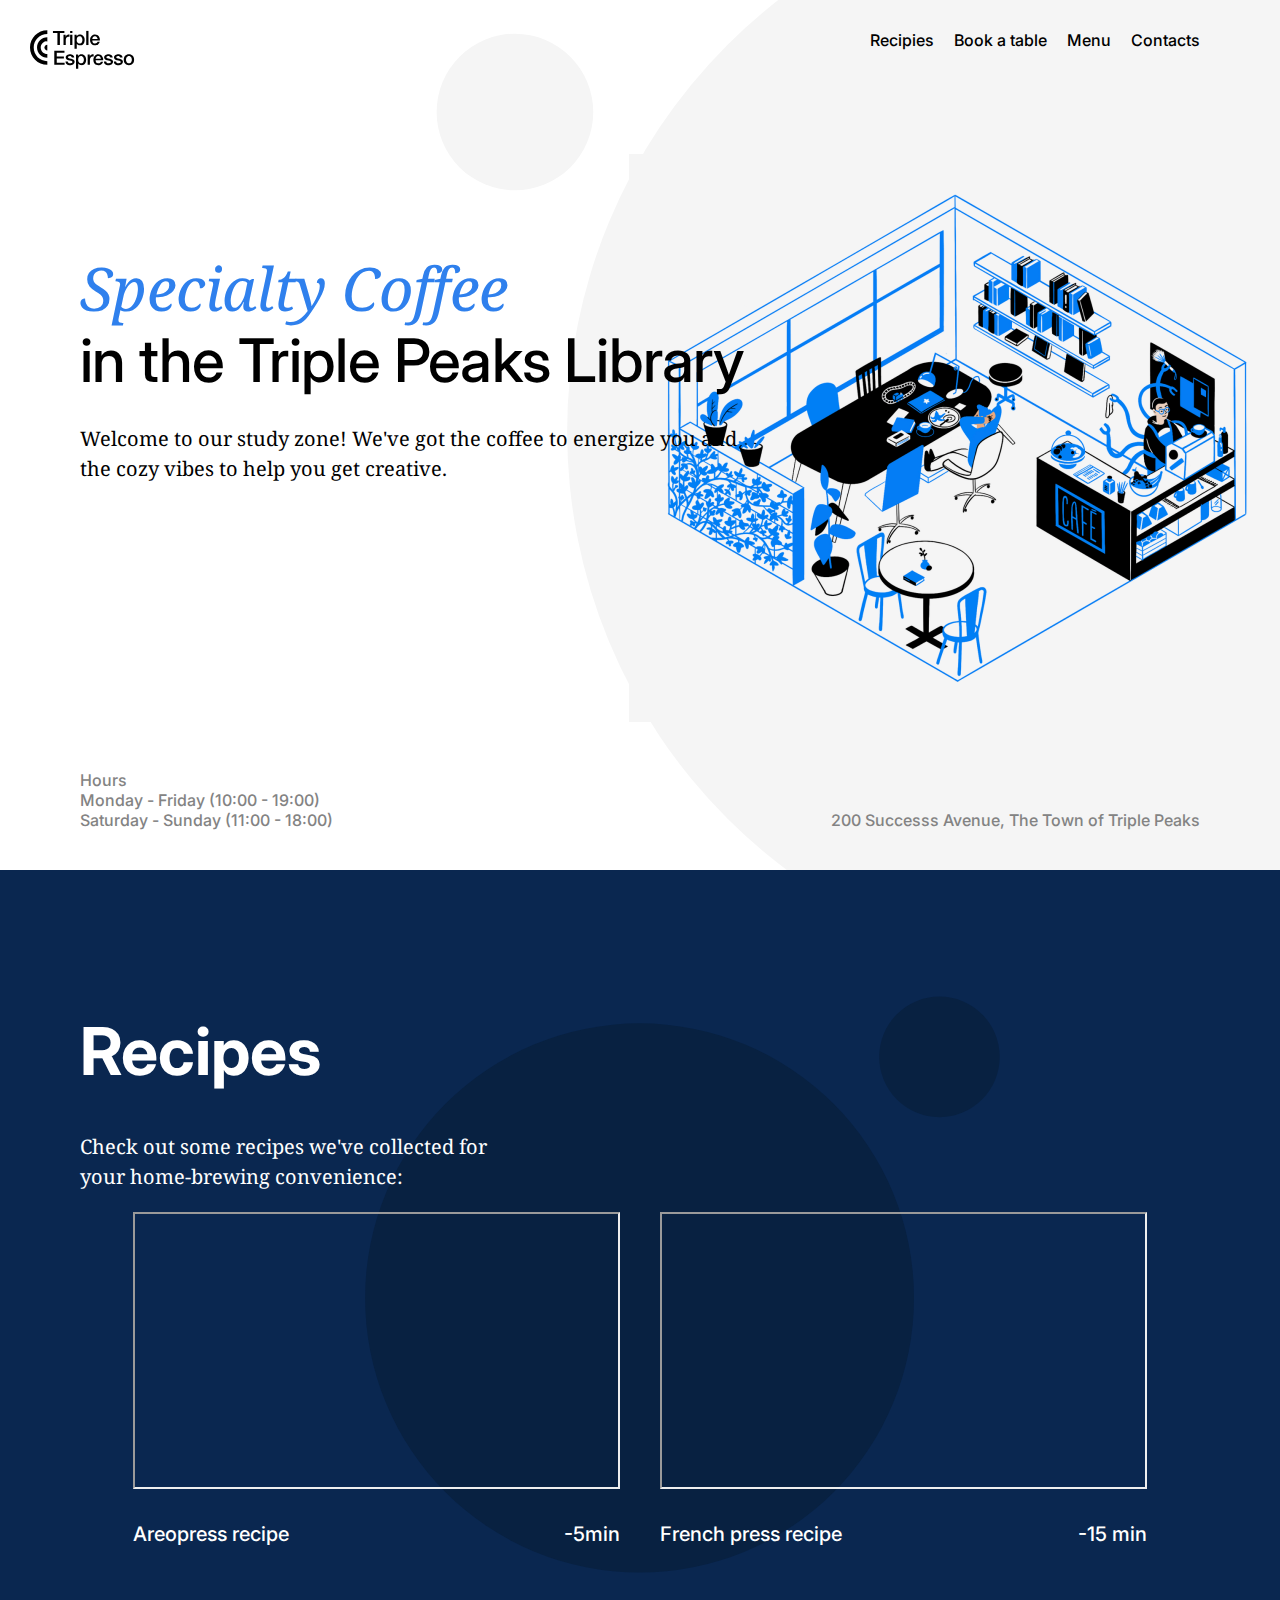
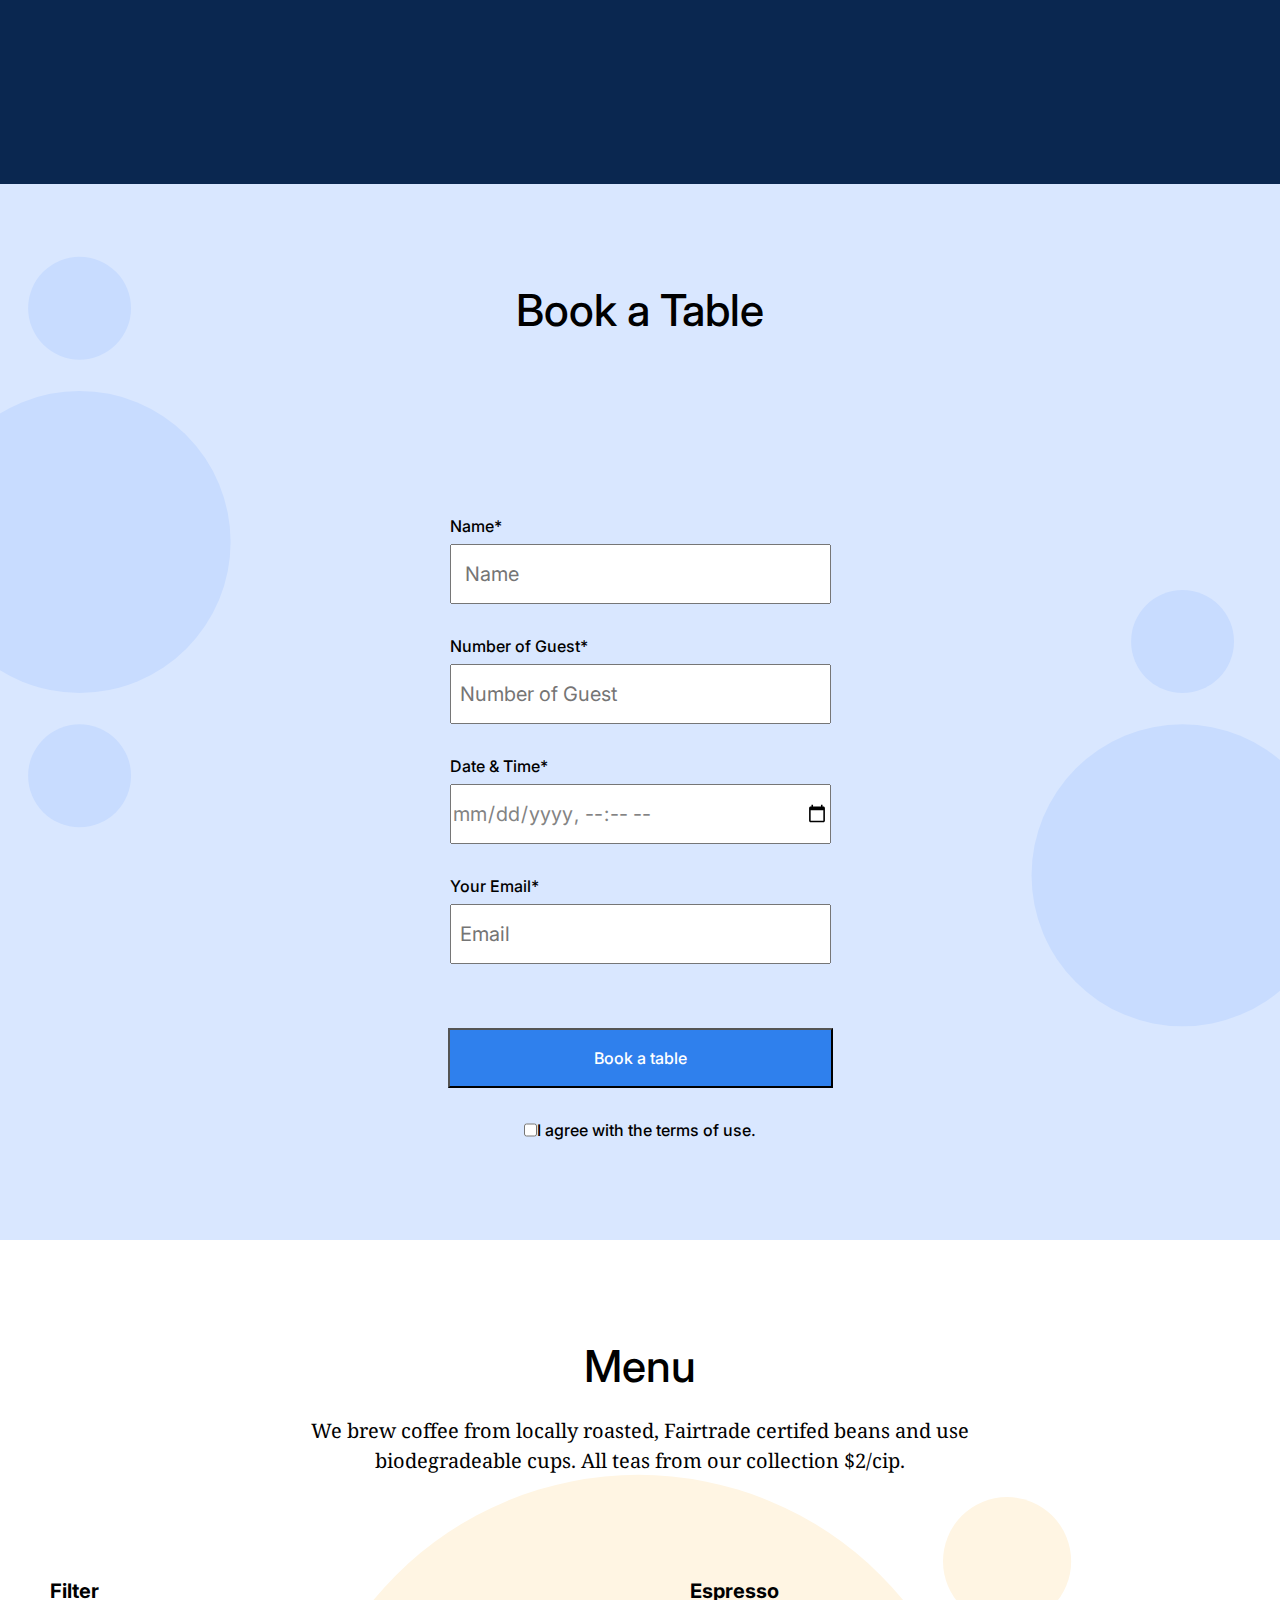
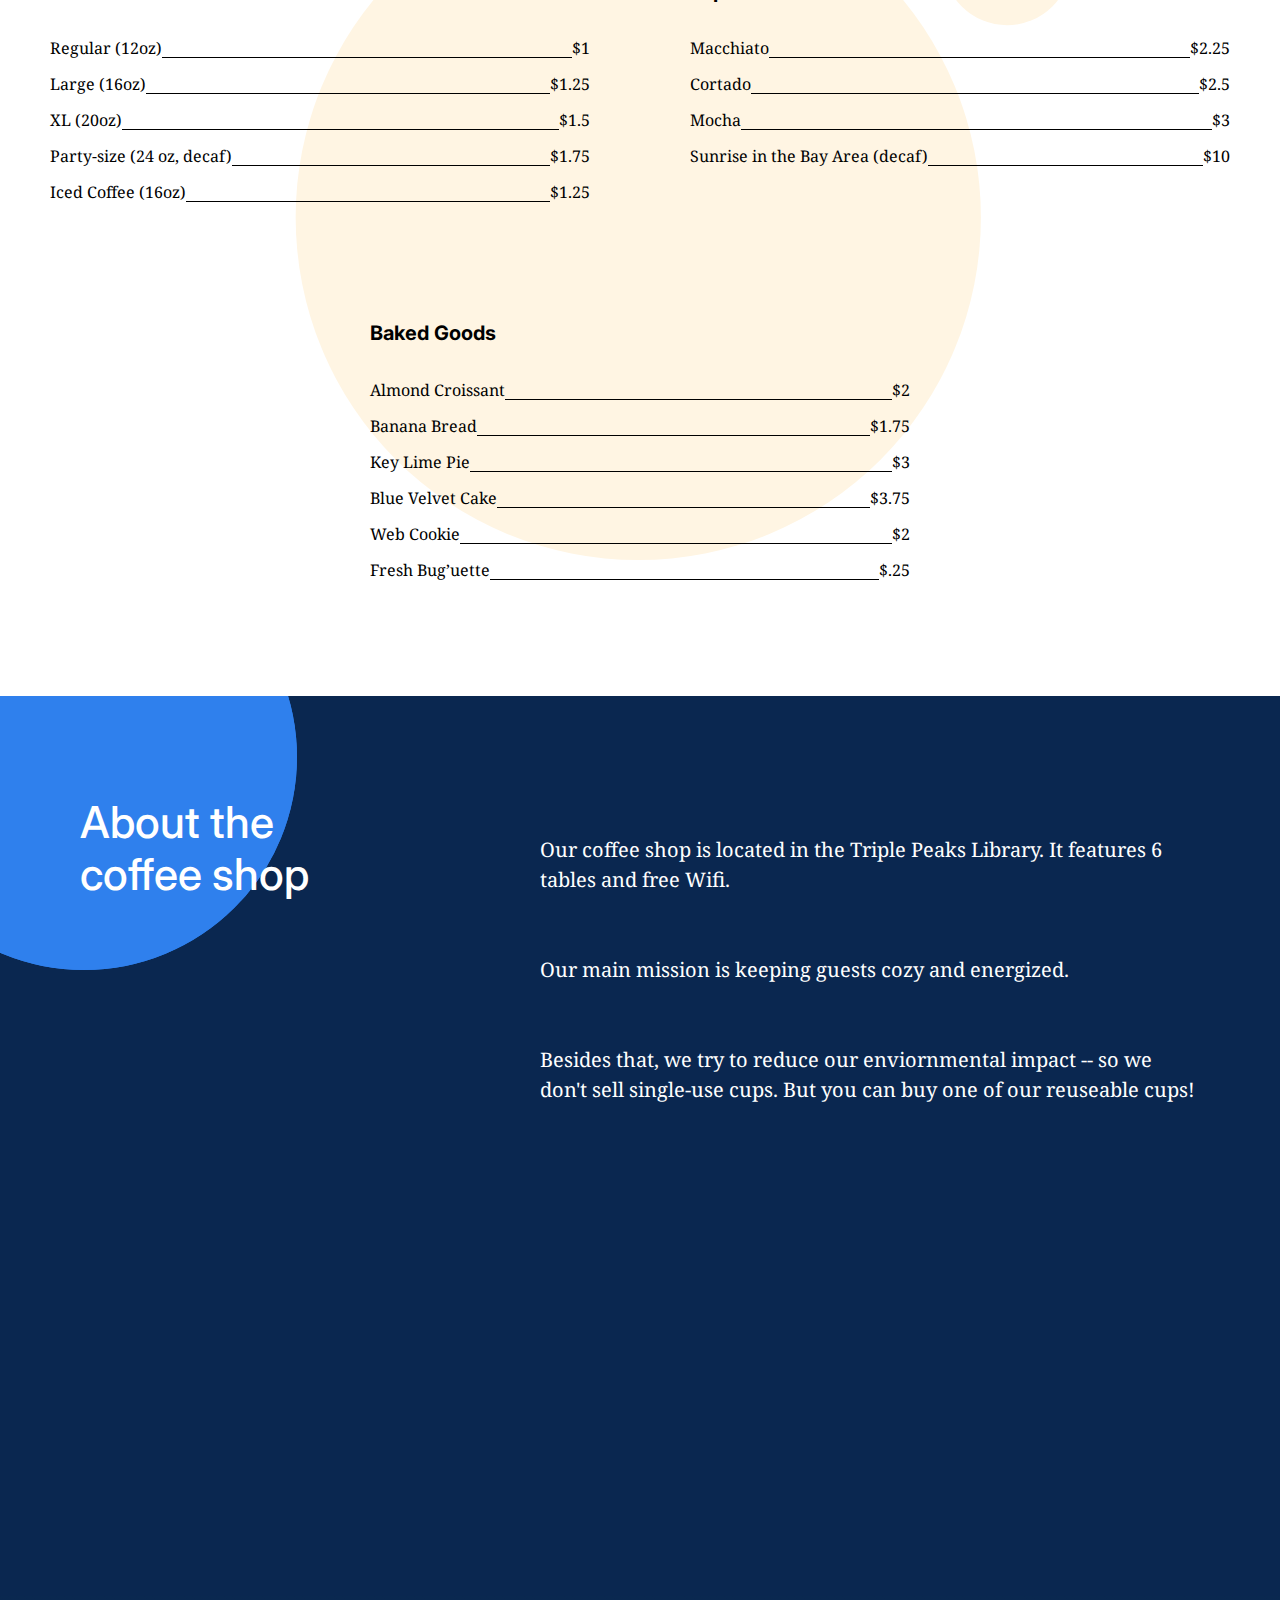
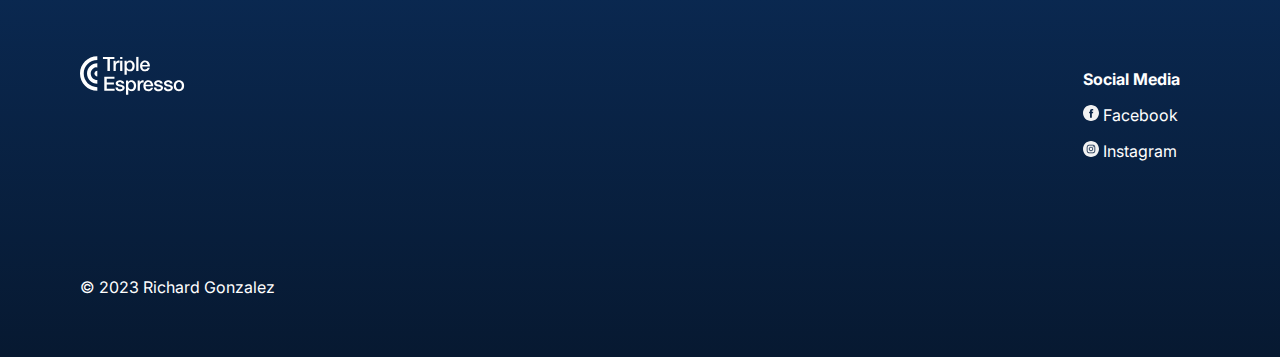
==== index.html @ 50652421 "update" ====
<!DOCTYPE html>
<html lang="en">
  <head>
    <meta charset="UTF-8" />
    <meta name="viewport" content="width=device-width, initial-scale=1.0">
    <meta name="description" content="Coffee Shop Landing Page" />
    <meta name="author" content="Richard Gonzalez" />
    <meta name="keywords" content="HTML,  CSS" />
    <link rel="stylesheet" href="vendor/normalize.css" />
    <link rel="stylesheet" href="pages/index.css" />
    <link rel="icon" href="favicon.ico" />
    <link rel="preconnect" href="https://fonts.googleapis.com" />
    <link rel="preconnect" href="https://fonts.gstatic.com" crossorigin />
    <link
      href="https://fonts.googleapis.com/css2?family=Inter:wght@400;500;700&family=Noto+Serif:ital@0;1&display=swap"
      rel="stylesheet"
    />
    <title>Coffee Shop</title>
  </head>
  <body>
    <div class="page">
      <header class="header">
        <nav class="nav">
          <img
            src="./images/logo_coffeeshop_dark.svg"
            alt="Triple Espress Coffee Shop Logo"
            class="nav__logo"
          />
          <ul class="nav__links">
            <li>
              <a href="#recipes__nav-link" class="nav__link" >
                Recipies
              </a>
            </li>
            <li>
              <a href="#reservations__nav-link" class="nav__link">
                Book a table
              </a>
            </li>
            <li>
              <a href="#menu__nav-link" class="nav__link">Menu</a>
            </li>
            <li><a href="#about__nav-link" class="nav__link">
              Contacts
            </a>
            </li>
          </ul>
        </nav>
        <h1 class="header__title">
          <span class="header__span-accent"> Specialty Coffee </span>
          in the Triple Peaks Library
        </h1>
        <p class="header__description">
          Welcome to our study zone! We've got the coffee to energize you and
          the cozy vibes to help you get creative.
        </p>
        <img
          src="./images/inside_coffee_shop.png"
          alt="Inside The Coffee Shop"
          class="header__image"
        />
        <div class="header__footer">
          <div>
            <p class="header__paragraphs">Hours</p>
            <p class="header__paragraphs">Monday - Friday (10:00 - 19:00)</p>
            <p class="header__paragraphs">Saturday - Sunday (11:00 - 18:00)</p>
          </div>
          <p class="header__paragraphs">
            200 Successs Avenue, The Town of Triple Peaks
          </p>
        </div>
      </header>

      <main class="content">
        <section class="recipes"  id="recipes__nav-link">
            <h2 class="recipes__title">Recipes</h2>
            <p class="recipes__subtitle">
              Check out some recipes we've collected
              <span>
                for your home-brewing convenience:
              </span>
            </p>
            <div class="recipes__videos">
              <div>
                <iframe class="recipes__iframe"
                  width="560"
                  height="315"
                  src="https://www.youtube.com/embed/j6VlT_jUVPc?si=Xz06xtbiGsKDHQ1F"
                  title="YouTube video player"
                  allow="accelerometer; autoplay; clipboard-write; encrypted-media; gyroscope; picture-in-picture; web-share"
                  allowfullscreen
                >
                </iframe>
                <p class="recipes__video-caption">
                  <span> Areopress recipe </span>
                  <span> -5min </span>
                </p>
              </div>
            <div>
              <iframe class="recipes__iframe"
                width="560"
                height="315"
                src="https://www.youtube.com/embed/st571DYYTR8?si=hU533sCNq-ZW3jg6"
                title="YouTube video player"
                allow="accelerometer; autoplay; clipboard-write; encrypted-media; gyroscope; picture-in-picture; web-share"
                allowfullscreen
              >
              </iframe>
              <p class="recipes__video-caption">
                <span>French press recipe</span>
                <span>-15 min</span>
              </p>
            </div>
            </div>
        </section>

        <section class="reservation" id="reservations__nav-link">
          <h2 class="reservation__title"> Book a Table</h2>
          <form class="reservation__form form">
              <fieldset class="form__form">
                <label  class="form__label">
                  Name*
                  <input type="text" class="form__input"  placeholder=" Name">
                </label>

                <label  class="form__label">
                  Number of Guest*
                  <input type="number" class="form__input" placeholder="Number of Guest">
                </label>

                <label  class="form__label">
                  Date & Time*
                  <input type="datetime-local" class="form__input">
                </label>

                <label  class="form__label">
                  Your Email*
                  <input type="email" class="form__input"  placeholder="Email">
                </label>
              </fieldset>
              <button class="form__button">
                Book a table
              </button>
              <label class="form__label form__label_type_checkbox">
                <input type="checkbox" class="form__checkbox"
              />
                I agree with the terms of use.
              </label>
            </form>
        </section>

        <section class="menu" id="menu__nav-link">
          <h2 class="menu__title"> Menu</h2>
            <p class="menu__subtitle"> We brew coffee from locally roasted, Fairtrade certifed beans and use biodegradeable cups.
            All teas from our collection $2/cip.
            </p>

          <div class="menu__cards">

          <div class="card">
            <h3 class="card__title">
              Filter
            </h3>
            <ul class="card__list">
              <li class="card__list-item">Regular (12oz) <span class="card__list-divider"></span>$1</li>
              <li class="card__list-item">Large (16oz) <span class="card__list-divider"></span>$1.25</li>
              <li class="card__list-item">XL (20oz) <span class="card__list-divider"></span>$1.5</li>
              <li class="card__list-item">Party-size (24 oz, decaf) <span class="card__list-divider"></span>$1.75</li>
              <li class="card__list-item">Iced Coffee (16oz) <span class="card__list-divider"></span>$1.25</li>
            </ul>
          </div>

          <div class="card">
            <h3 class="card__title">
              Espresso
            </h3>
            <ul class="card__list">
              <li class="card__list-item">Macchiato <span class="card__list-divider"></span>$2.25</li>
              <li class="card__list-item">Cortado <span class="card__list-divider"></span>$2.5</li>
              <li class="card__list-item">Mocha <span class="card__list-divider"></span>$3</li>
              <li class="card__list-item">Sunrise in the Bay Area (decaf)<span class="card__list-divider"></span>$10</li>
            </ul>
          </div>

          <div class="card">
            <h3 class="card__title">
              Baked Goods
            </h3>
            <ul class="card__list">
              <li class="card__list-item">Almond Croissant <span class="card__list-divider"></span>$2</li>
              <li class="card__list-item">Banana Bread <span class="card__list-divider"></span>$1.75</li>
              <li class="card__list-item">Key Lime Pie <span class="card__list-divider"></span>$3</li>
              <li class="card__list-item">Blue Velvet Cake <span class="card__list-divider"></span>$3.75</li>
              <li class="card__list-item">Web Cookie <span class="card__list-divider"></span>$2</li>
              <li class="card__list-item">Fresh Bug’uette <span class="card__list-divider"></span>$.25</li>
            </ul>
          </div>
          </div>
        </section>

        <section class="about" id="about__nav-link">
          <h1 class="about__title">
            About the coffee shop
          </h1>

          <div class="about__content">
            <p class="about__paragraph">
            Our coffee shop is located in the Triple Peaks Library. It features 6 tables and free Wifi.
            </p>

          <p class="about__paragraph">
            Our main mission is keeping guests cozy and energized.
          </p>
          <p class="about__paragraph">
            Besides that, we try to reduce our enviornmental impact -- so we don't sell single-use cups. But you can buy one of our reuseable cups!
          </p>


        </div>
        <div class="about__circle about__circle_animation">

        </div>

        <div class="about__circle">

        </div>

        </section>
      </main>

      <footer class="footer">
        <div class="footer__content">
          <img src="./images/logo_coffeeshop_light.svg"
        alt="Logo"
        class="footer__logo"/>

        <div>
          <h2 class="footer__social-heading"> Social Media</h2>
          <ul class="footer__list">
            <li class="footer__list-item" > <a class="footer__social-link"> <img src="./images/facebook_white.svg" alt="Facebook" class="footer__social-icon"/></a>  Facebook</li>
            <li class="footer__list-item" > <a class="footer__social-link"> <img src="./images/instagram_white.svg" alt="Insta" class="footer__social-icon"/></a> Instagram</li>
          </ul>
      </div>
        </div>

      <p class="footer__copyright">© 2023 Richard Gonzalez </p>
    </footer>
    </div>
  </body>
</html>
---- pages/index.css ----
@import url(..//vendor/normalize.css);
@import url(..//blocks/page.css);
@import url(..//blocks/header.css);
@import url(..//blocks/nav.css);
@import url(..//blocks/recipes.css);
@import url(..//blocks/reservation.css);
@import url(../blocks/form.css);
@import url(..//blocks/menu.css);
@import url(..//blocks/card.css);
@import url(../blocks/about.css);
@import url(..//blocks/footer.css);
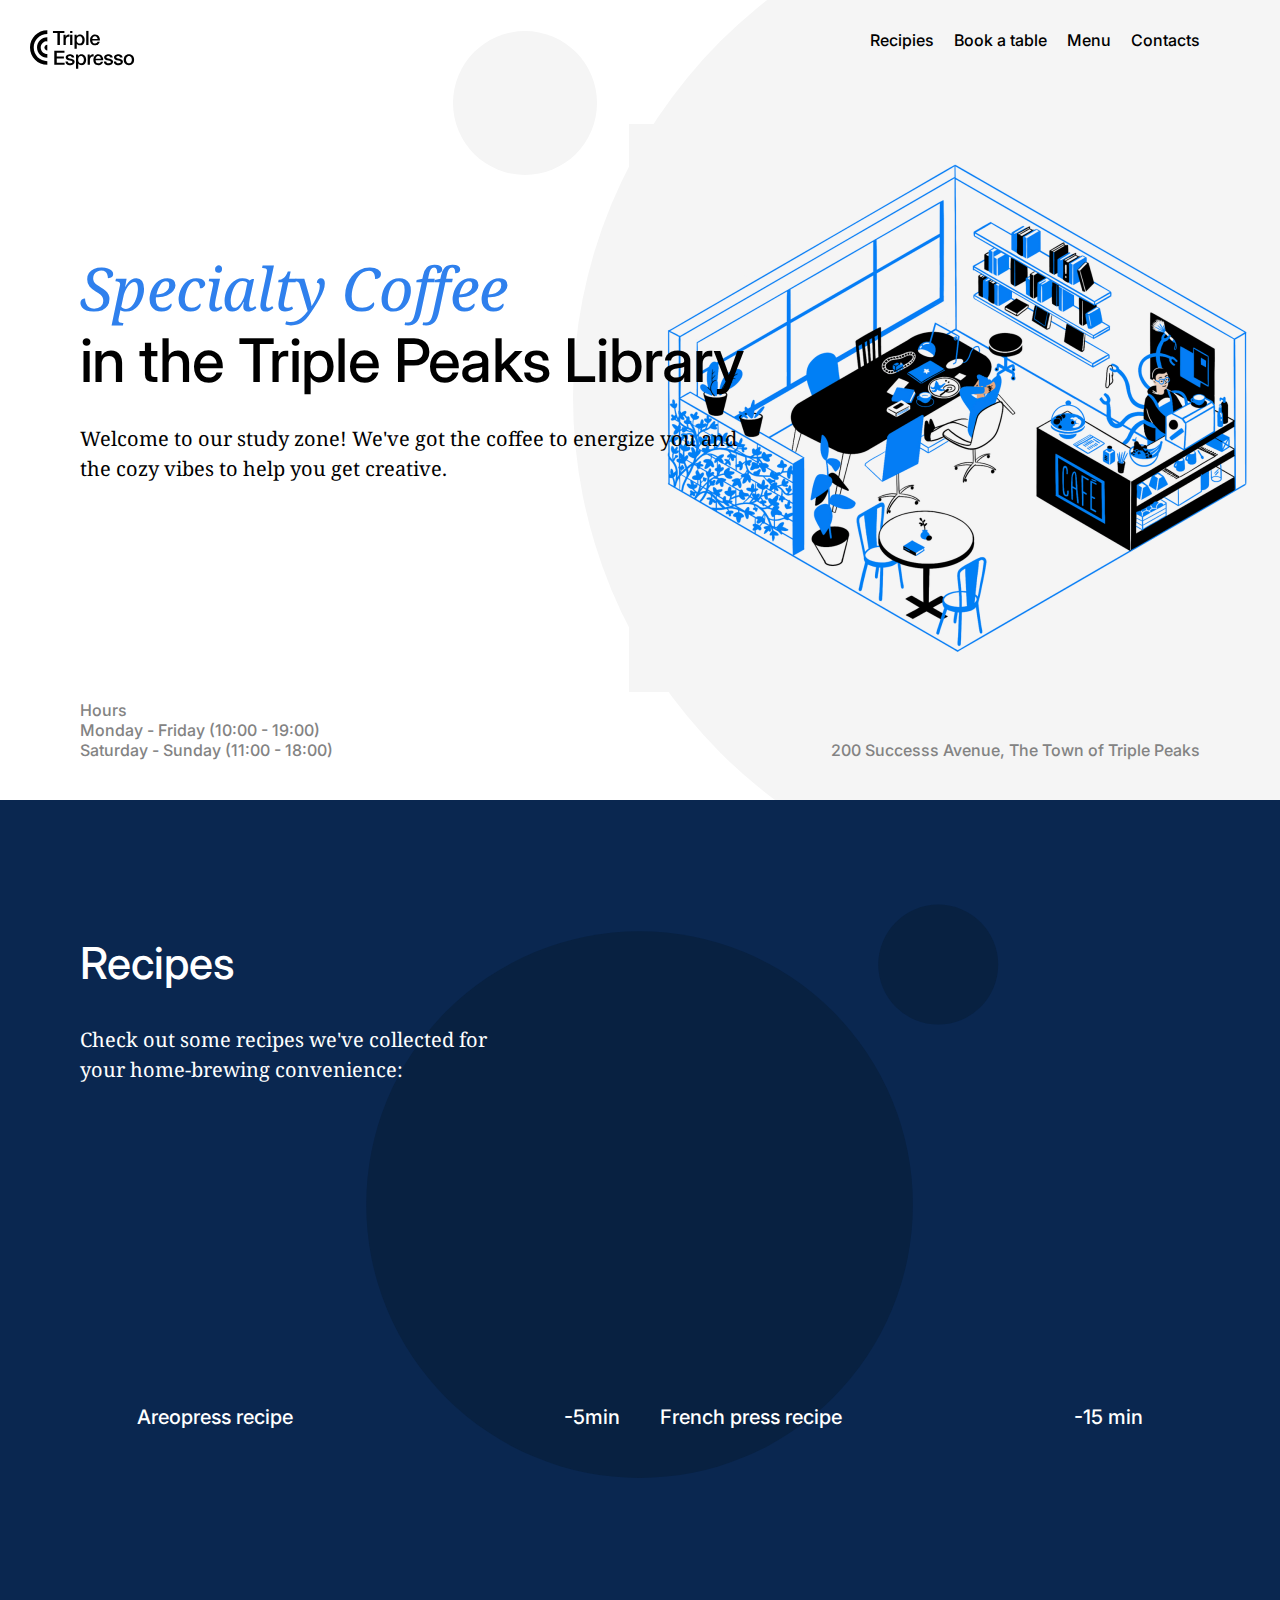
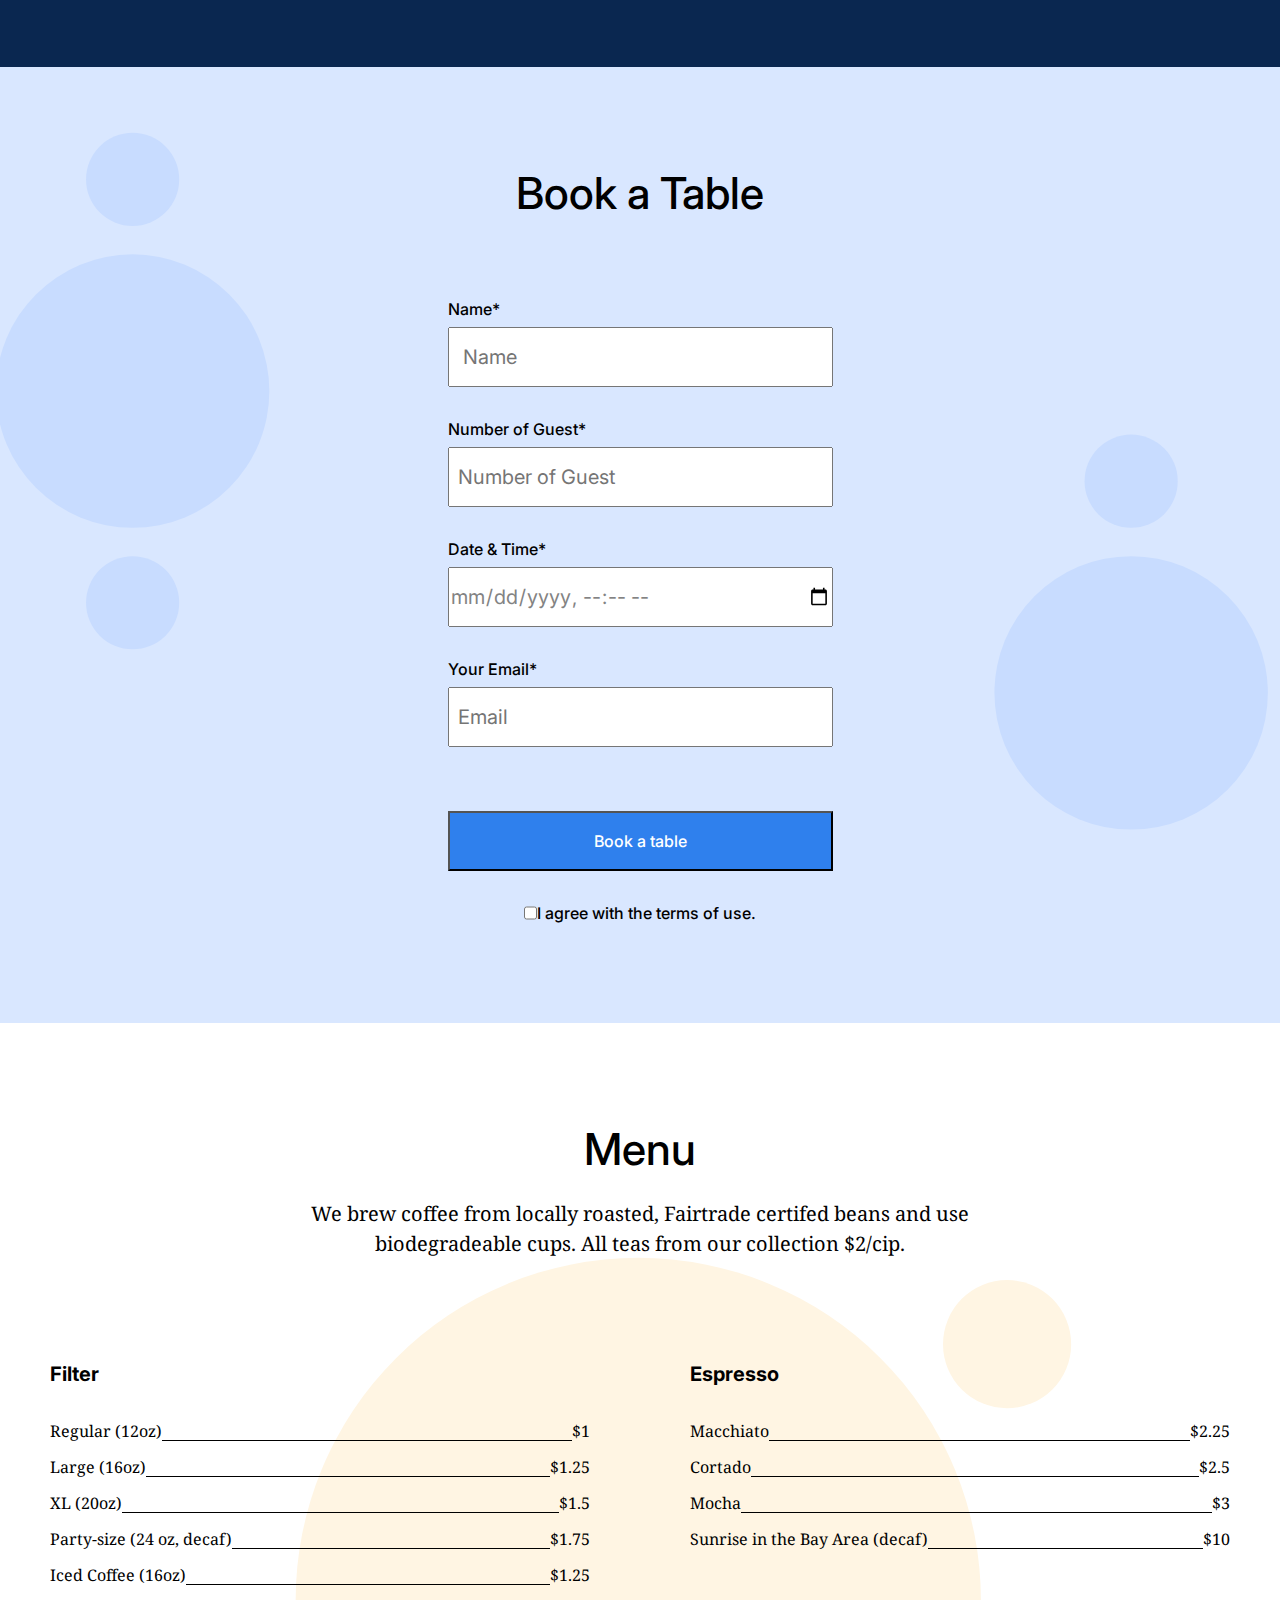
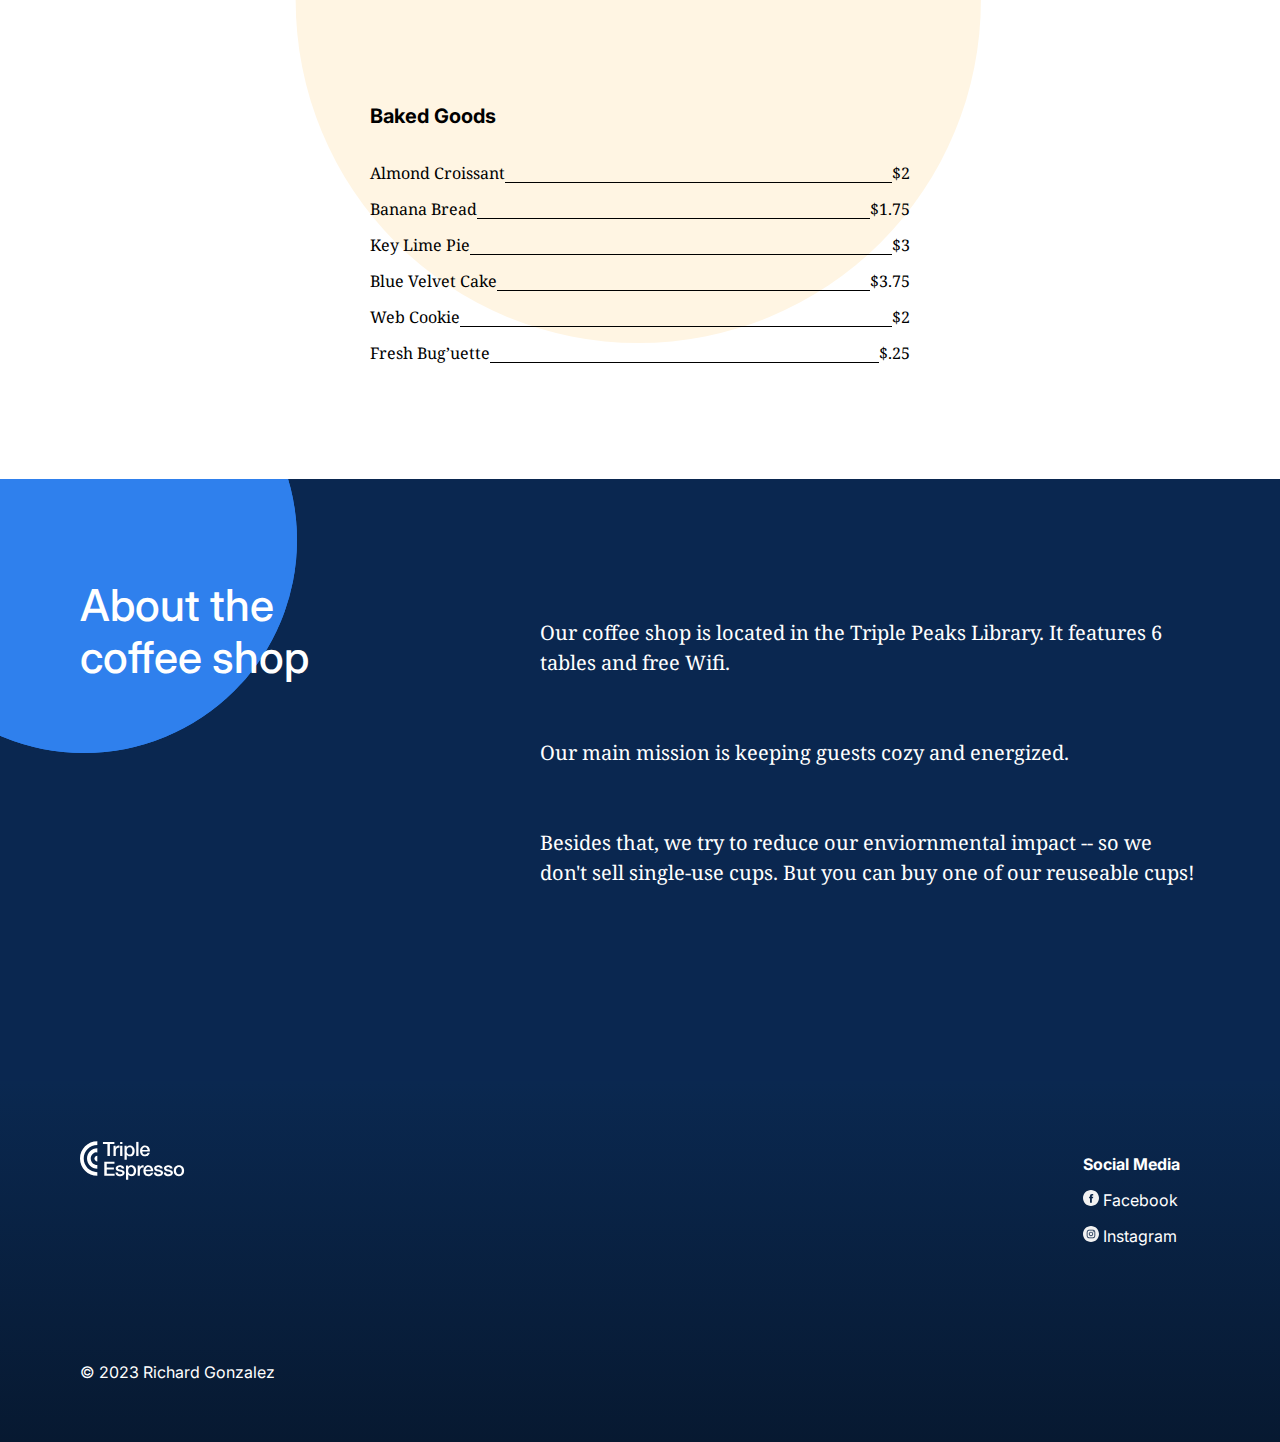
==== commit f279dfd0: "Updates" ====
--- a/index.html
+++ b/index.html
@@ -61,11 +61,11 @@
         />
         <div class="header__footer">
           <div>
-            <p class="header__paragraphs">Hours</p>
-            <p class="header__paragraphs">Monday - Friday (10:00 - 19:00)</p>
-            <p class="header__paragraphs">Saturday - Sunday (11:00 - 18:00)</p>
-          </div>
-          <p class="header__paragraphs">
+            <p class="header__paragraph">Hours</p>
+            <p class="header__paragraph">Monday - Friday (10:00 - 19:00)</p>
+            <p class="header__paragraph">Saturday - Sunday (11:00 - 18:00)</p>
+          </div>
+          <p class="header__paragraph">
             200 Successs Avenue, The Town of Triple Peaks
           </p>
         </div>
@@ -83,8 +83,6 @@
             <div class="recipes__videos">
               <div>
                 <iframe class="recipes__iframe"
-                  width="560"
-                  height="315"
                   src="https://www.youtube.com/embed/j6VlT_jUVPc?si=Xz06xtbiGsKDHQ1F"
                   title="YouTube video player"
                   allow="accelerometer; autoplay; clipboard-write; encrypted-media; gyroscope; picture-in-picture; web-share"
@@ -98,8 +96,6 @@
               </div>
             <div>
               <iframe class="recipes__iframe"
-                width="560"
-                height="315"
                 src="https://www.youtube.com/embed/st571DYYTR8?si=hU533sCNq-ZW3jg6"
                 title="YouTube video player"
                 allow="accelerometer; autoplay; clipboard-write; encrypted-media; gyroscope; picture-in-picture; web-share"
@@ -117,7 +113,7 @@
         <section class="reservation" id="reservations__nav-link">
           <h2 class="reservation__title"> Book a Table</h2>
           <form class="reservation__form form">
-              <fieldset class="form__form">
+              <fieldset class="form__fieldset">
                 <label  class="form__label">
                   Name*
                   <input type="text" class="form__input"  placeholder=" Name">
@@ -199,9 +195,9 @@
         </section>
 
         <section class="about" id="about__nav-link">
-          <h1 class="about__title">
+          <h2 class="about__title">
             About the coffee shop
-          </h1>
+          </h2>
 
           <div class="about__content">
             <p class="about__paragraph">
@@ -217,7 +213,7 @@
 
 
         </div>
-        <div class="about__circle about__circle_animation">
+        <div class="about__circle about__circle_animation_blurred">
 
         </div>
 
--- a/pages/index.css
+++ b/pages/index.css
@@ -1,11 +1,11 @@
-@import url(..//vendor/normalize.css);
-@import url(..//blocks/page.css);
-@import url(..//blocks/header.css);
-@import url(..//blocks/nav.css);
-@import url(..//blocks/recipes.css);
-@import url(..//blocks/reservation.css);
+@import url(../vendor/normalize.css);
+@import url(../blocks/page.css);
+@import url(../blocks/header.css);
+@import url(../blocks/nav.css);
+@import url(../blocks/recipes.css);
+@import url(../blocks/reservation.css);
 @import url(../blocks/form.css);
-@import url(..//blocks/menu.css);
-@import url(..//blocks/card.css);
+@import url(../blocks/menu.css);
+@import url(../blocks/card.css);
 @import url(../blocks/about.css);
-@import url(..//blocks/footer.css);
+@import url(../blocks/footer.css);
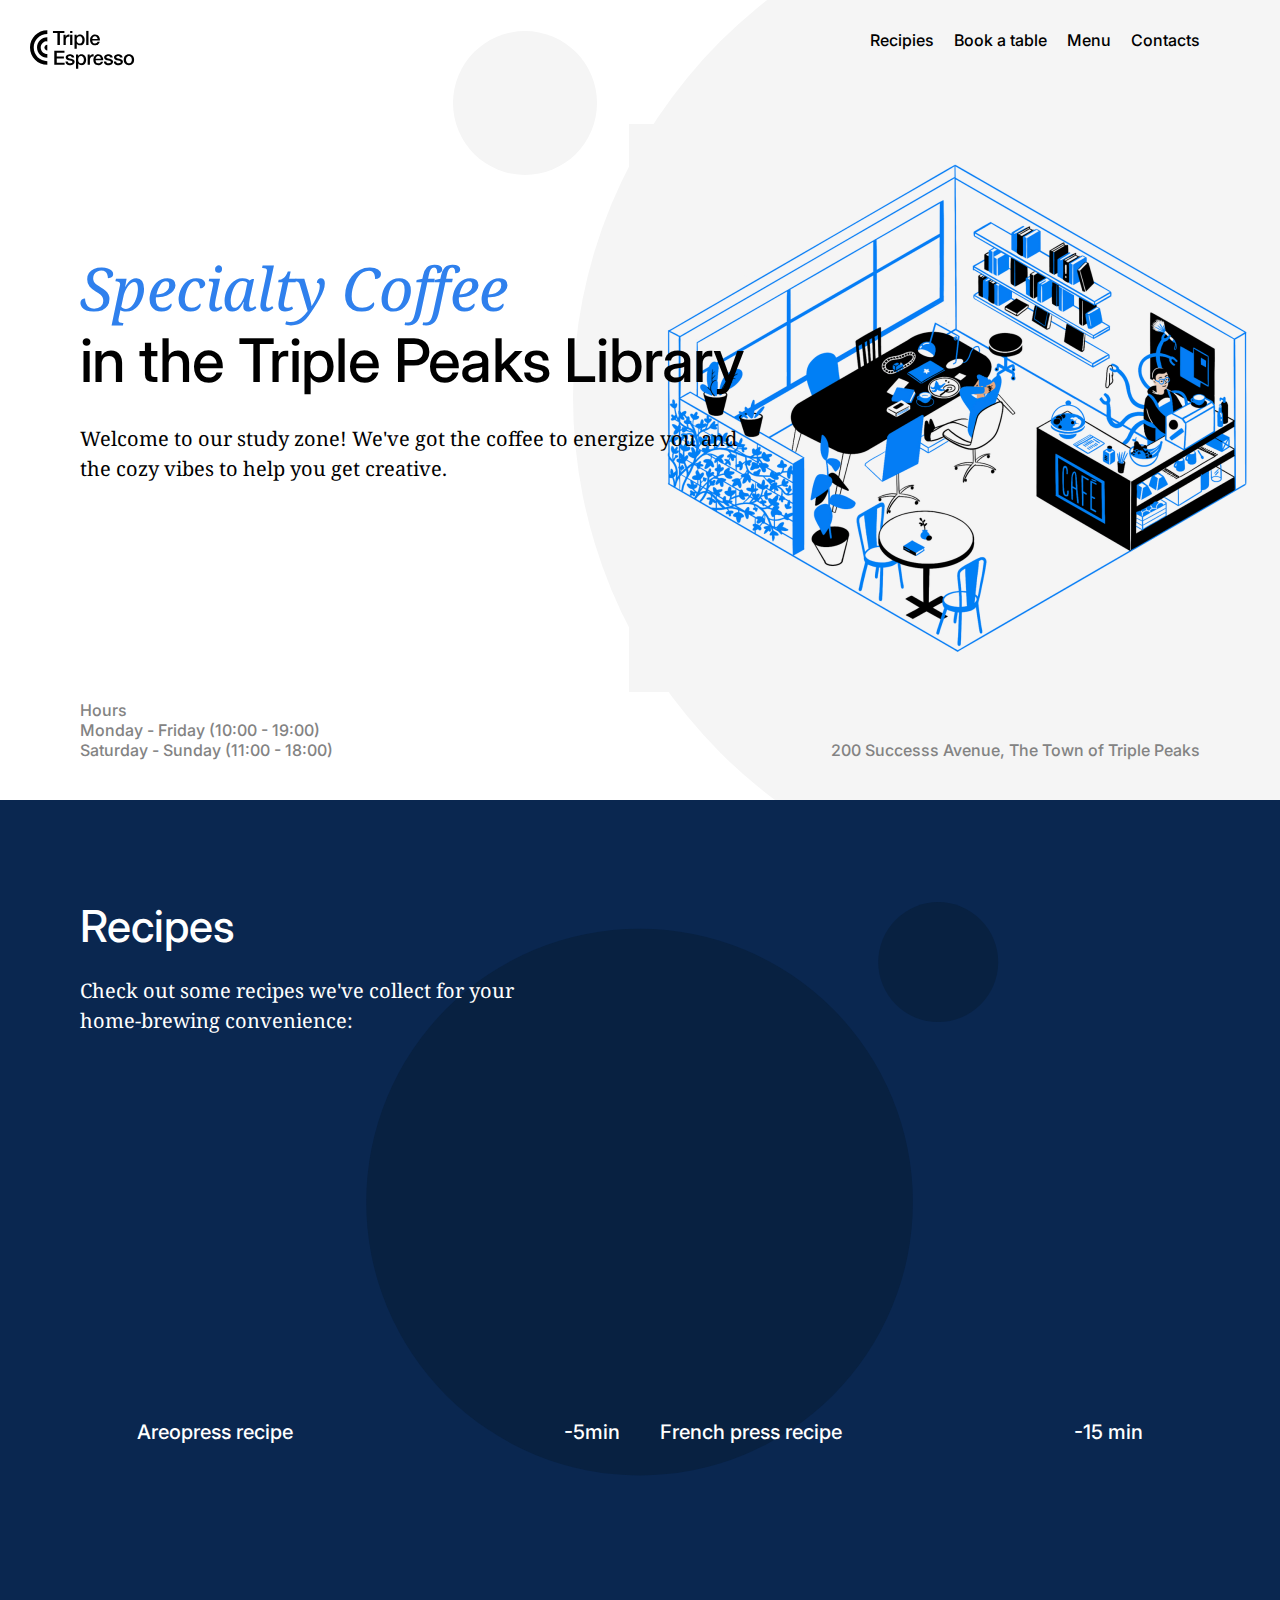
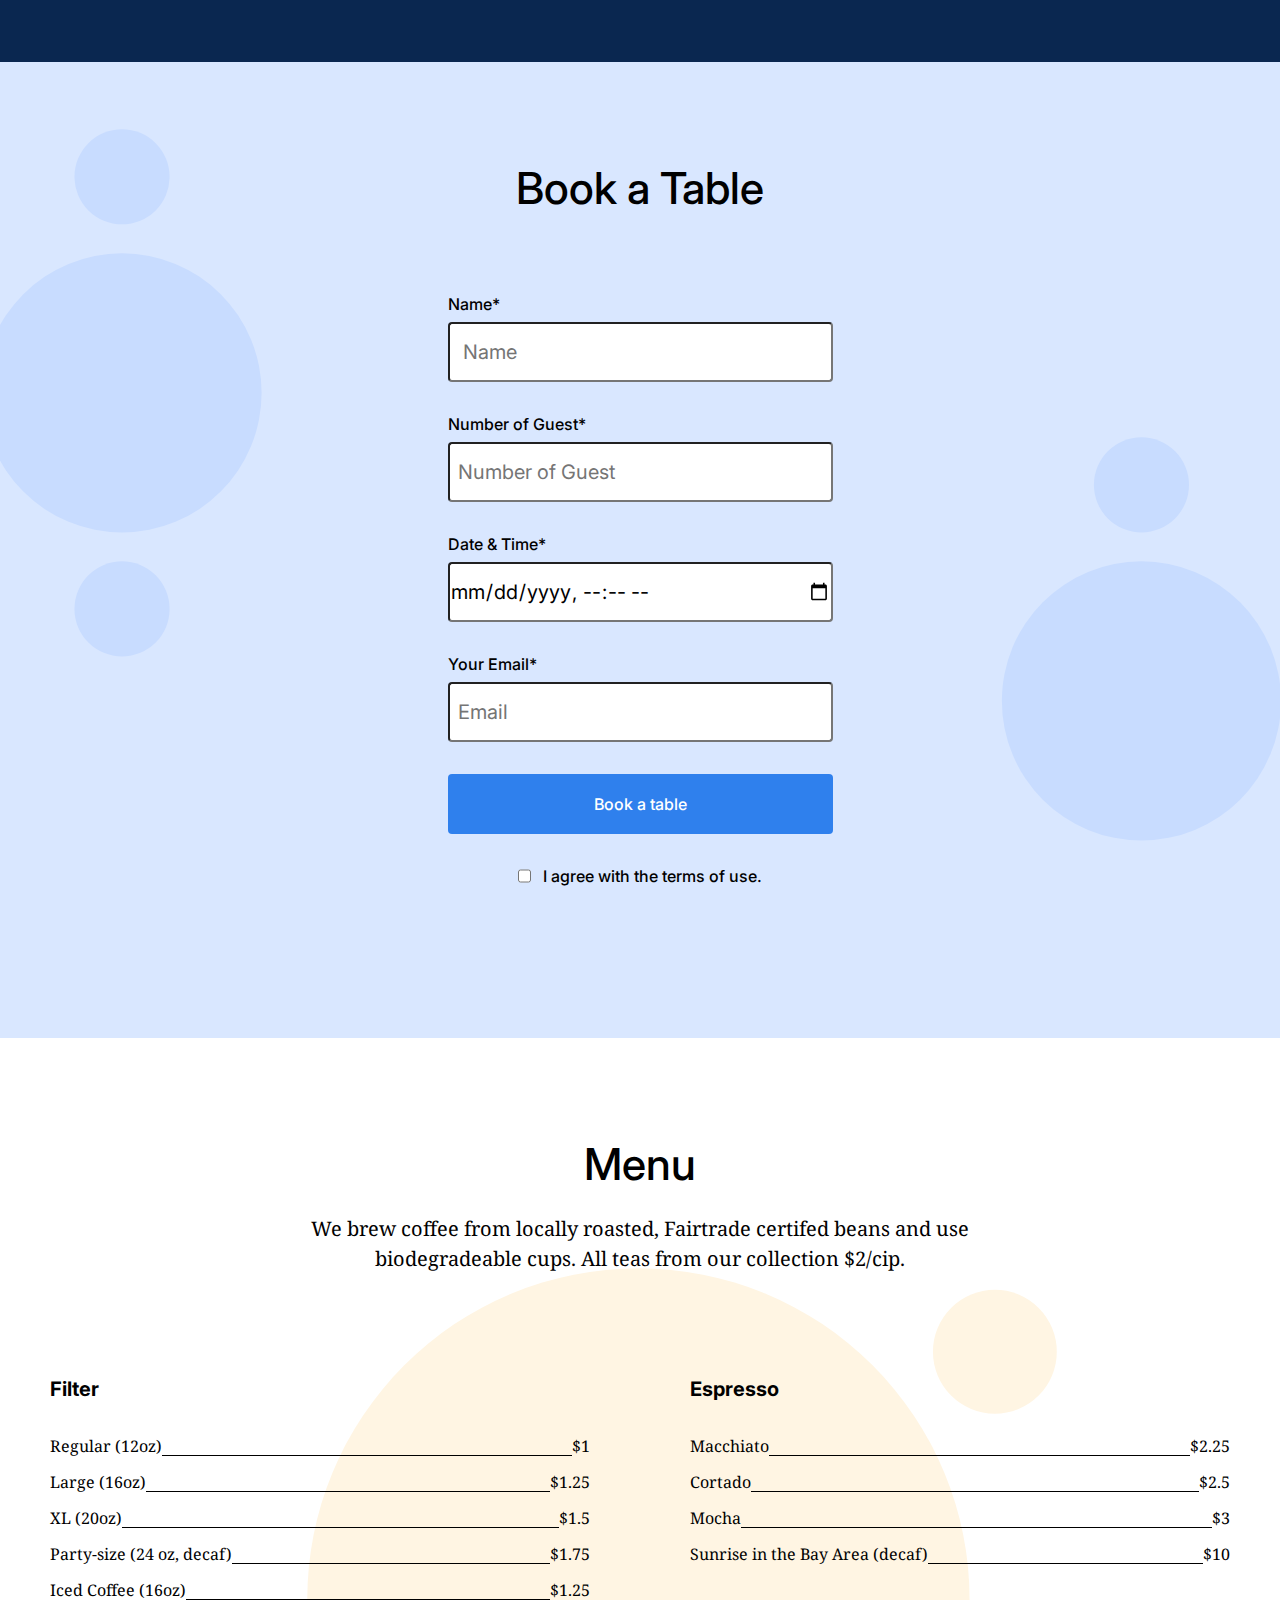
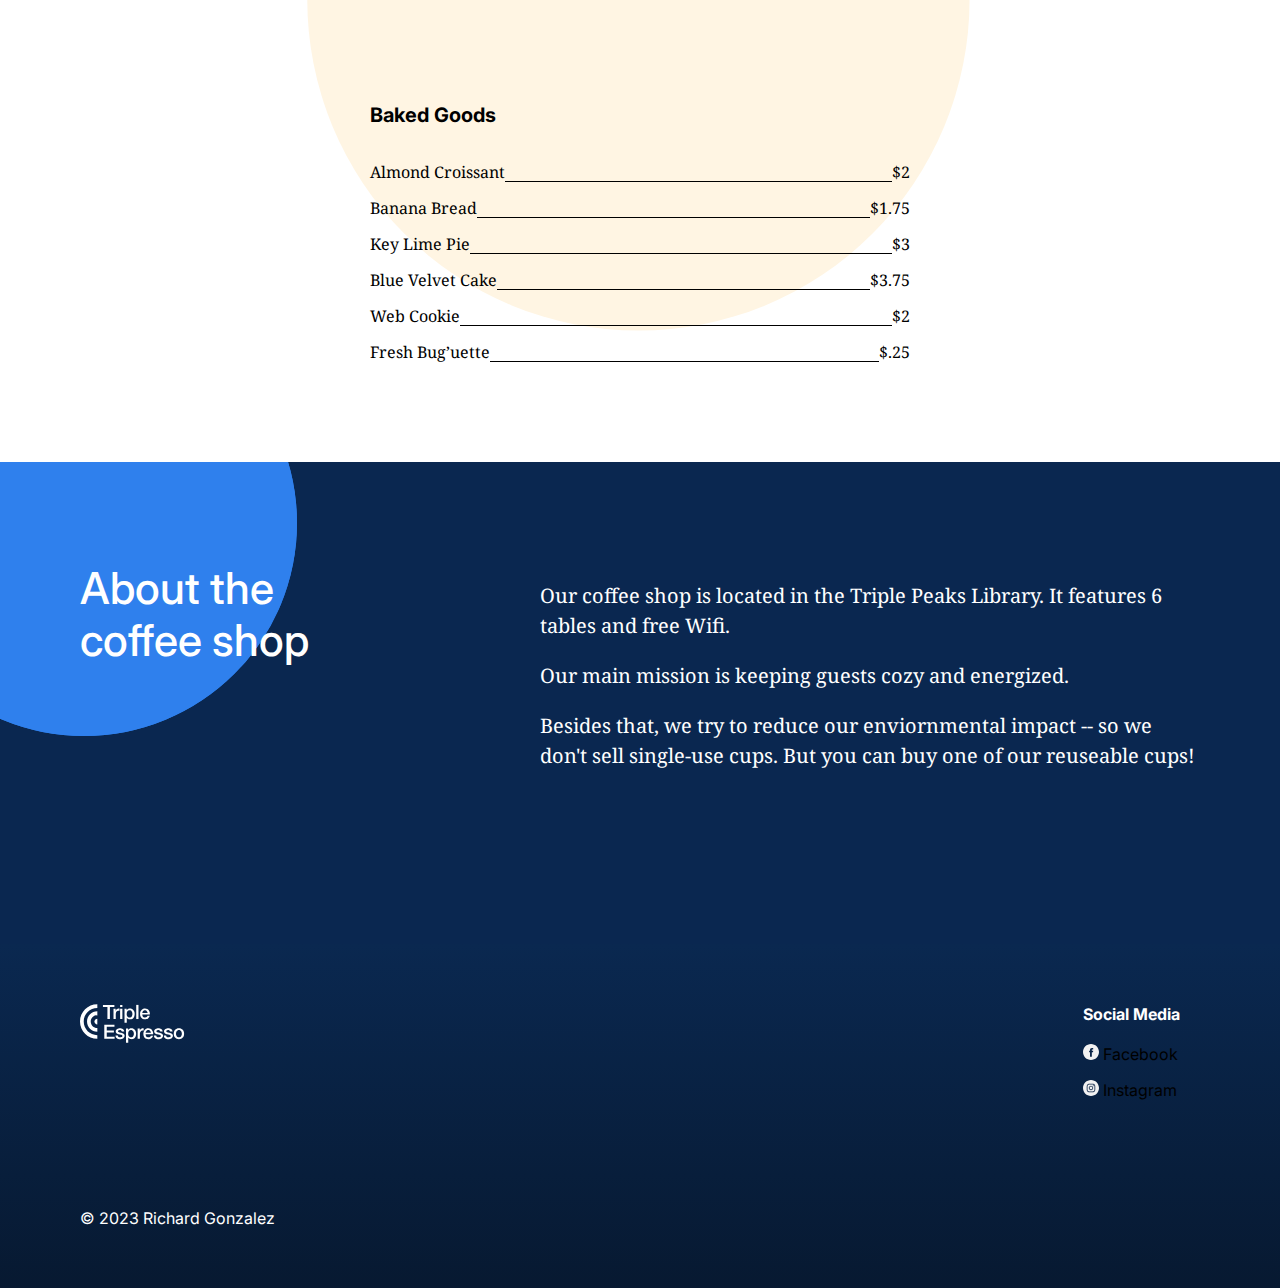
==== commit 304fd711: "FinalUpdate" ====
--- a/index.html
+++ b/index.html
@@ -75,10 +75,8 @@
         <section class="recipes"  id="recipes__nav-link">
             <h2 class="recipes__title">Recipes</h2>
             <p class="recipes__subtitle">
-              Check out some recipes we've collected
-              <span>
-                for your home-brewing convenience:
-              </span>
+              Check out some recipes we've collect
+              for your home-brewing convenience:
             </p>
             <div class="recipes__videos">
               <div>
@@ -233,8 +231,13 @@
         <div>
           <h2 class="footer__social-heading"> Social Media</h2>
           <ul class="footer__list">
-            <li class="footer__list-item" > <a class="footer__social-link"> <img src="./images/facebook_white.svg" alt="Facebook" class="footer__social-icon"/></a>  Facebook</li>
-            <li class="footer__list-item" > <a class="footer__social-link"> <img src="./images/instagram_white.svg" alt="Insta" class="footer__social-icon"/></a> Instagram</li>
+            <li class="footer__list-item" >
+              <a class="footer__social-link">
+                <img src="./images/facebook_white.svg" alt="Facebook" class="footer__social-icon"/>
+              Facebook
+              </a>
+            </li>
+            <li class="footer__list-item" > <a class="footer__social-link"> <img src="./images/instagram_white.svg" alt="Insta" class="footer__social-icon"/> Instagram </a></li>
           </ul>
       </div>
         </div>
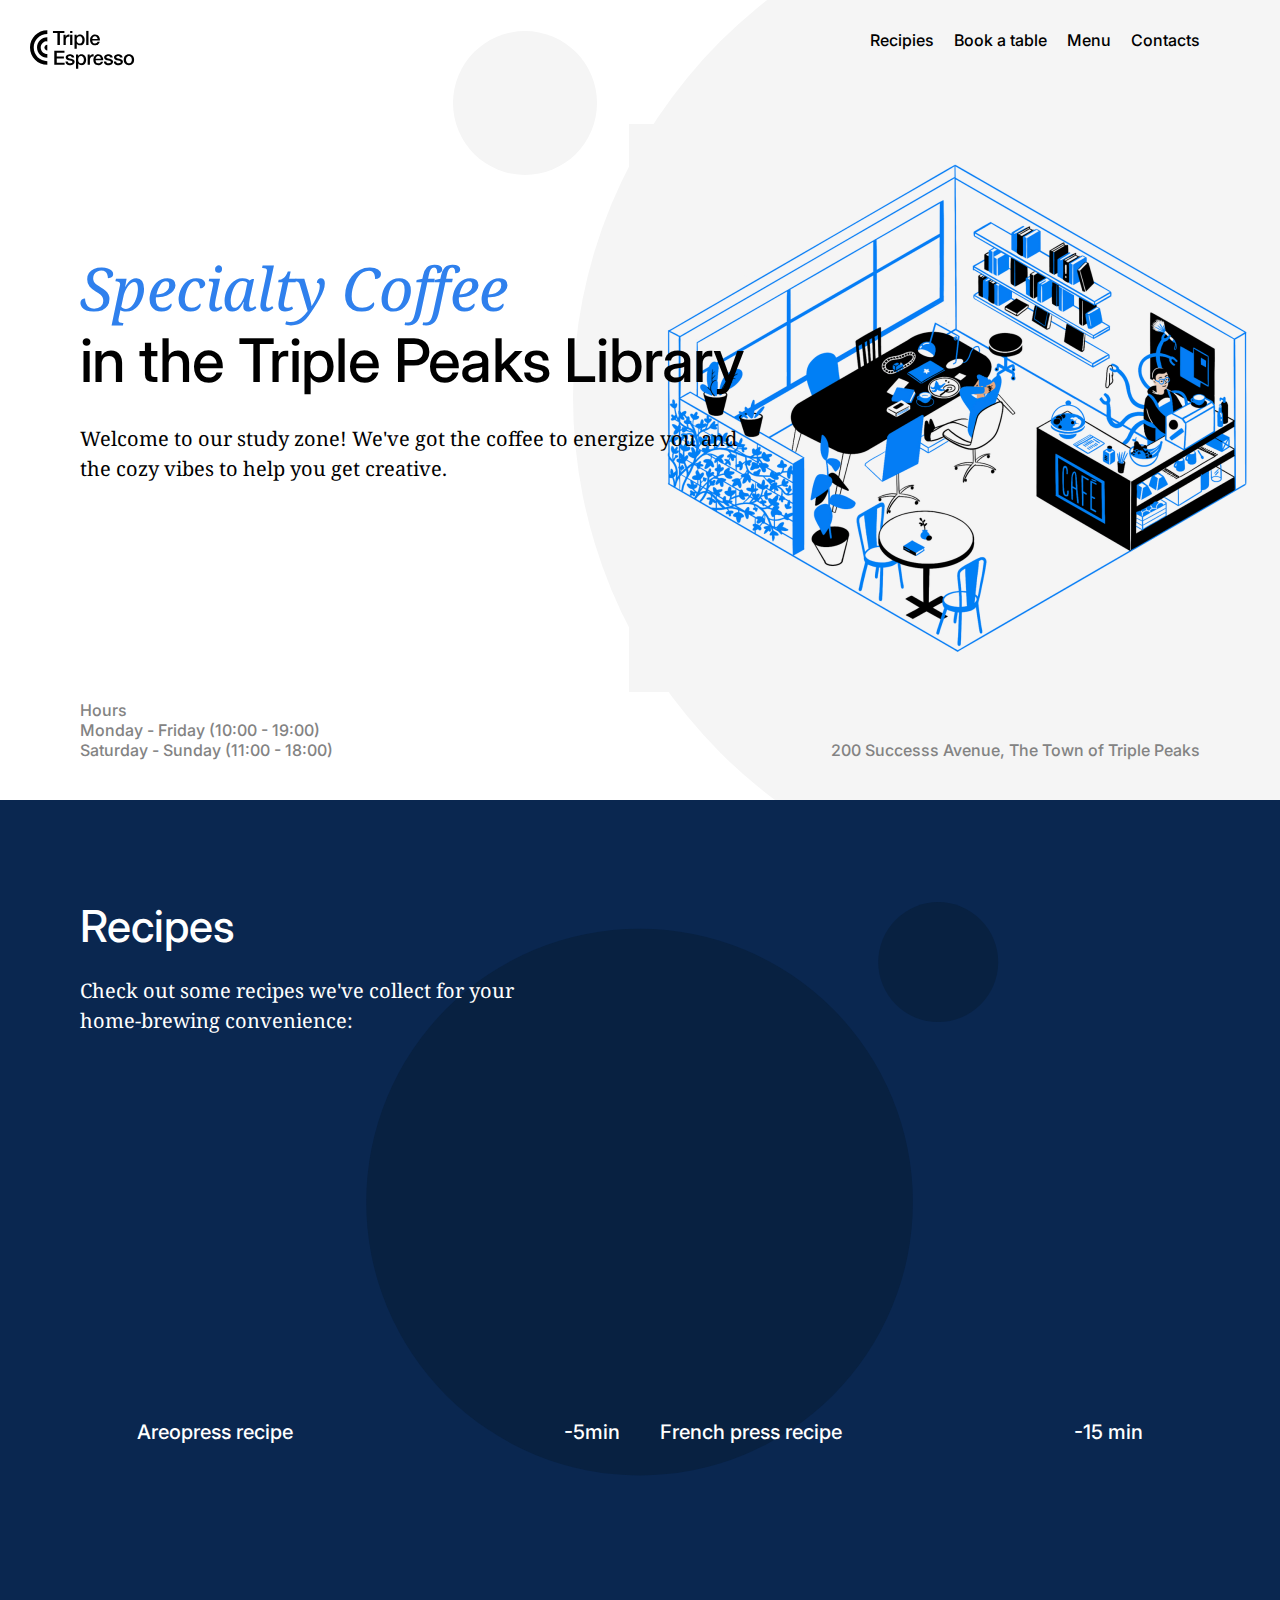
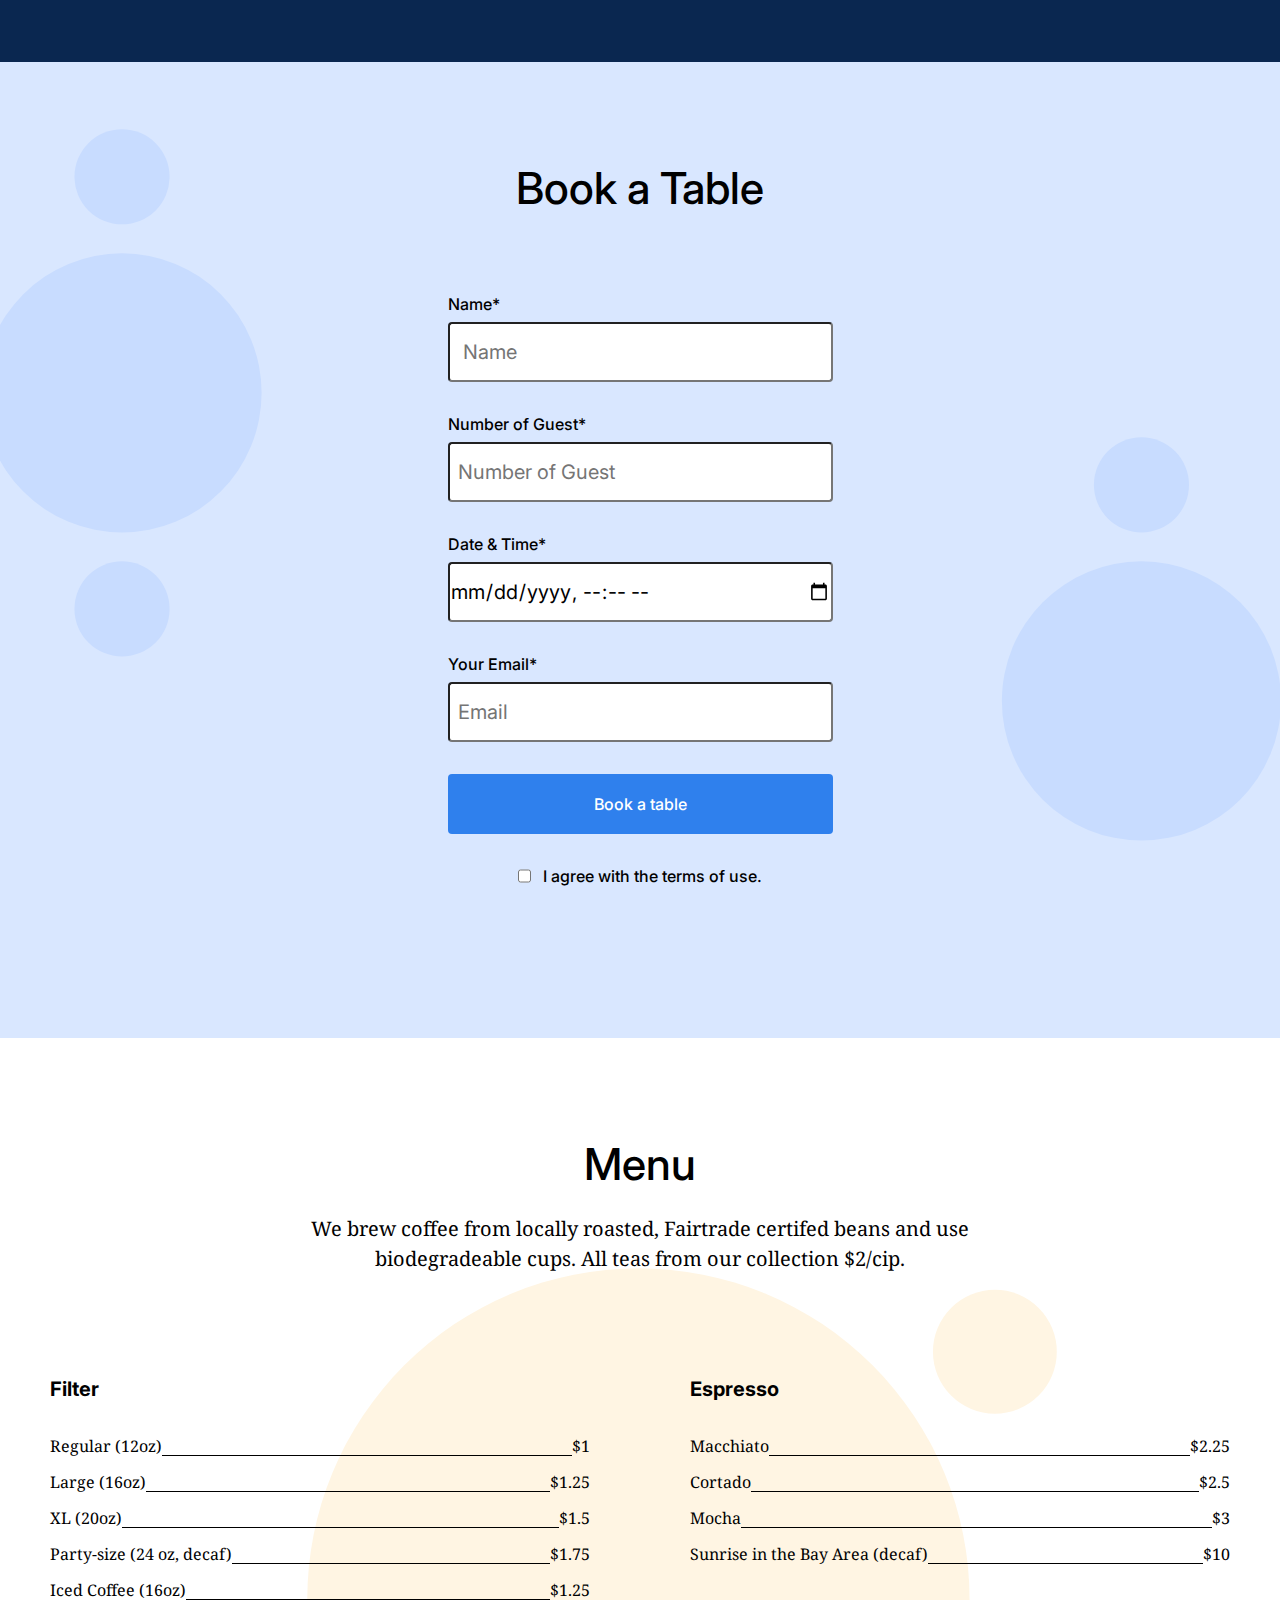
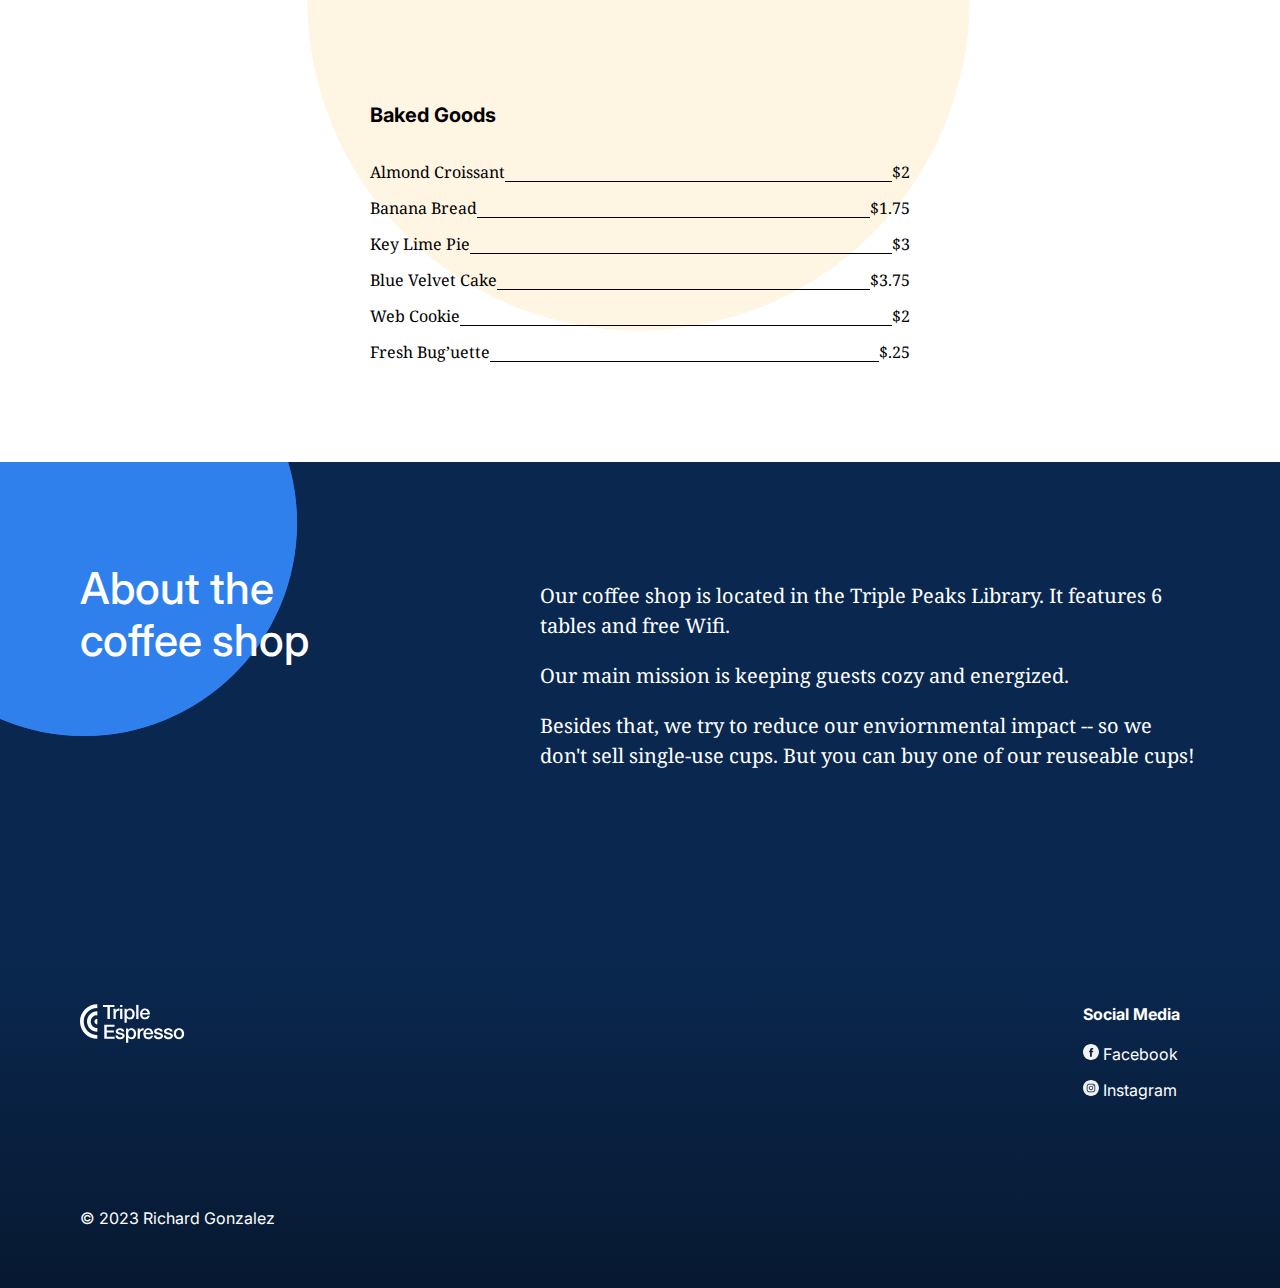
==== commit 4cab1c64: "FinalUpdate4" ====
--- a/index.html
+++ b/index.html
@@ -2,7 +2,7 @@
 <html lang="en">
   <head>
     <meta charset="UTF-8" />
-    <meta name="viewport" content="width=device-width, initial-scale=1.0">
+    <meta name="viewport" content="width=device-width, initial-scale=1.0" />
     <meta name="description" content="Coffee Shop Landing Page" />
     <meta name="author" content="Richard Gonzalez" />
     <meta name="keywords" content="HTML,  CSS" />
@@ -28,9 +28,7 @@
           />
           <ul class="nav__links">
             <li>
-              <a href="#recipes__nav-link" class="nav__link" >
-                Recipies
-              </a>
+              <a href="#recipes__nav-link" class="nav__link"> Recipies </a>
             </li>
             <li>
               <a href="#reservations__nav-link" class="nav__link">
@@ -40,10 +38,7 @@
             <li>
               <a href="#menu__nav-link" class="nav__link">Menu</a>
             </li>
-            <li><a href="#about__nav-link" class="nav__link">
-              Contacts
-            </a>
-            </li>
+            <li><a href="#about__nav-link" class="nav__link"> Contacts </a></li>
           </ul>
         </nav>
         <h1 class="header__title">
@@ -72,28 +67,30 @@
       </header>
 
       <main class="content">
-        <section class="recipes"  id="recipes__nav-link">
-            <h2 class="recipes__title">Recipes</h2>
-            <p class="recipes__subtitle">
-              Check out some recipes we've collect
-              for your home-brewing convenience:
-            </p>
-            <div class="recipes__videos">
-              <div>
-                <iframe class="recipes__iframe"
-                  src="https://www.youtube.com/embed/j6VlT_jUVPc?si=Xz06xtbiGsKDHQ1F"
-                  title="YouTube video player"
-                  allow="accelerometer; autoplay; clipboard-write; encrypted-media; gyroscope; picture-in-picture; web-share"
-                  allowfullscreen
-                >
-                </iframe>
-                <p class="recipes__video-caption">
-                  <span> Areopress recipe </span>
-                  <span> -5min </span>
-                </p>
-              </div>
+        <section class="recipes" id="recipes__nav-link">
+          <h2 class="recipes__title">Recipes</h2>
+          <p class="recipes__subtitle">
+            Check out some recipes we've collect for your home-brewing
+            convenience:
+          </p>
+          <div class="recipes__videos">
             <div>
-              <iframe class="recipes__iframe"
+              <iframe
+                class="recipes__iframe"
+                src="https://www.youtube.com/embed/j6VlT_jUVPc?si=Xz06xtbiGsKDHQ1F"
+                title="YouTube video player"
+                allow="accelerometer; autoplay; clipboard-write; encrypted-media; gyroscope; picture-in-picture; web-share"
+                allowfullscreen
+              >
+              </iframe>
+              <p class="recipes__video-caption">
+                <span> Areopress recipe </span>
+                <span> -5min </span>
+              </p>
+            </div>
+            <div>
+              <iframe
+                class="recipes__iframe"
                 src="https://www.youtube.com/embed/st571DYYTR8?si=hU533sCNq-ZW3jg6"
                 title="YouTube video player"
                 allow="accelerometer; autoplay; clipboard-write; encrypted-media; gyroscope; picture-in-picture; web-share"
@@ -105,145 +102,184 @@
                 <span>-15 min</span>
               </p>
             </div>
-            </div>
+          </div>
         </section>
 
         <section class="reservation" id="reservations__nav-link">
-          <h2 class="reservation__title"> Book a Table</h2>
+          <h2 class="reservation__title">Book a Table</h2>
           <form class="reservation__form form">
-              <fieldset class="form__fieldset">
-                <label  class="form__label">
-                  Name*
-                  <input type="text" class="form__input"  placeholder=" Name">
-                </label>
-
-                <label  class="form__label">
-                  Number of Guest*
-                  <input type="number" class="form__input" placeholder="Number of Guest">
-                </label>
-
-                <label  class="form__label">
-                  Date & Time*
-                  <input type="datetime-local" class="form__input">
-                </label>
-
-                <label  class="form__label">
-                  Your Email*
-                  <input type="email" class="form__input"  placeholder="Email">
-                </label>
-              </fieldset>
-              <button class="form__button">
-                Book a table
-              </button>
-              <label class="form__label form__label_type_checkbox">
-                <input type="checkbox" class="form__checkbox"
-              />
-                I agree with the terms of use.
-              </label>
-            </form>
+            <fieldset class="form__fieldset">
+              <label class="form__label">
+                Name*
+                <input type="text" class="form__input" placeholder=" Name" />
+              </label>
+
+              <label class="form__label">
+                Number of Guest*
+                <input
+                  type="number"
+                  class="form__input"
+                  placeholder="Number of Guest"
+                />
+              </label>
+
+              <label class="form__label">
+                Date & Time*
+                <input type="datetime-local" class="form__input" />
+              </label>
+
+              <label class="form__label">
+                Your Email*
+                <input type="email" class="form__input" placeholder="Email" />
+              </label>
+            </fieldset>
+            <button class="form__button">Book a table</button>
+            <label class="form__label form__label_type_checkbox">
+              <input type="checkbox" class="form__checkbox" />
+              I agree with the terms of use.
+            </label>
+          </form>
         </section>
 
         <section class="menu" id="menu__nav-link">
-          <h2 class="menu__title"> Menu</h2>
-            <p class="menu__subtitle"> We brew coffee from locally roasted, Fairtrade certifed beans and use biodegradeable cups.
-            All teas from our collection $2/cip.
-            </p>
+          <h2 class="menu__title">Menu</h2>
+          <p class="menu__subtitle">
+            We brew coffee from locally roasted, Fairtrade certifed beans and
+            use biodegradeable cups. All teas from our collection $2/cip.
+          </p>
 
           <div class="menu__cards">
-
-          <div class="card">
-            <h3 class="card__title">
-              Filter
-            </h3>
-            <ul class="card__list">
-              <li class="card__list-item">Regular (12oz) <span class="card__list-divider"></span>$1</li>
-              <li class="card__list-item">Large (16oz) <span class="card__list-divider"></span>$1.25</li>
-              <li class="card__list-item">XL (20oz) <span class="card__list-divider"></span>$1.5</li>
-              <li class="card__list-item">Party-size (24 oz, decaf) <span class="card__list-divider"></span>$1.75</li>
-              <li class="card__list-item">Iced Coffee (16oz) <span class="card__list-divider"></span>$1.25</li>
-            </ul>
-          </div>
-
-          <div class="card">
-            <h3 class="card__title">
-              Espresso
-            </h3>
-            <ul class="card__list">
-              <li class="card__list-item">Macchiato <span class="card__list-divider"></span>$2.25</li>
-              <li class="card__list-item">Cortado <span class="card__list-divider"></span>$2.5</li>
-              <li class="card__list-item">Mocha <span class="card__list-divider"></span>$3</li>
-              <li class="card__list-item">Sunrise in the Bay Area (decaf)<span class="card__list-divider"></span>$10</li>
-            </ul>
-          </div>
-
-          <div class="card">
-            <h3 class="card__title">
-              Baked Goods
-            </h3>
-            <ul class="card__list">
-              <li class="card__list-item">Almond Croissant <span class="card__list-divider"></span>$2</li>
-              <li class="card__list-item">Banana Bread <span class="card__list-divider"></span>$1.75</li>
-              <li class="card__list-item">Key Lime Pie <span class="card__list-divider"></span>$3</li>
-              <li class="card__list-item">Blue Velvet Cake <span class="card__list-divider"></span>$3.75</li>
-              <li class="card__list-item">Web Cookie <span class="card__list-divider"></span>$2</li>
-              <li class="card__list-item">Fresh Bug’uette <span class="card__list-divider"></span>$.25</li>
-            </ul>
-          </div>
+            <div class="card">
+              <h3 class="card__title">Filter</h3>
+              <ul class="card__list">
+                <li class="card__list-item">
+                  Regular (12oz) <span class="card__list-divider"></span>$1
+                </li>
+                <li class="card__list-item">
+                  Large (16oz) <span class="card__list-divider"></span>$1.25
+                </li>
+                <li class="card__list-item">
+                  XL (20oz) <span class="card__list-divider"></span>$1.5
+                </li>
+                <li class="card__list-item">
+                  Party-size (24 oz, decaf)
+                  <span class="card__list-divider"></span>$1.75
+                </li>
+                <li class="card__list-item">
+                  Iced Coffee (16oz)
+                  <span class="card__list-divider"></span>$1.25
+                </li>
+              </ul>
+            </div>
+
+            <div class="card">
+              <h3 class="card__title">Espresso</h3>
+              <ul class="card__list">
+                <li class="card__list-item">
+                  Macchiato <span class="card__list-divider"></span>$2.25
+                </li>
+                <li class="card__list-item">
+                  Cortado <span class="card__list-divider"></span>$2.5
+                </li>
+                <li class="card__list-item">
+                  Mocha <span class="card__list-divider"></span>$3
+                </li>
+                <li class="card__list-item">
+                  Sunrise in the Bay Area (decaf)<span
+                    class="card__list-divider"
+                  ></span
+                  >$10
+                </li>
+              </ul>
+            </div>
+
+            <div class="card">
+              <h3 class="card__title">Baked Goods</h3>
+              <ul class="card__list">
+                <li class="card__list-item">
+                  Almond Croissant <span class="card__list-divider"></span>$2
+                </li>
+                <li class="card__list-item">
+                  Banana Bread <span class="card__list-divider"></span>$1.75
+                </li>
+                <li class="card__list-item">
+                  Key Lime Pie <span class="card__list-divider"></span>$3
+                </li>
+                <li class="card__list-item">
+                  Blue Velvet Cake <span class="card__list-divider"></span>$3.75
+                </li>
+                <li class="card__list-item">
+                  Web Cookie <span class="card__list-divider"></span>$2
+                </li>
+                <li class="card__list-item">
+                  Fresh Bug’uette <span class="card__list-divider"></span>$.25
+                </li>
+              </ul>
+            </div>
           </div>
         </section>
 
         <section class="about" id="about__nav-link">
-          <h2 class="about__title">
-            About the coffee shop
-          </h2>
+          <h2 class="about__title">About the coffee shop</h2>
 
           <div class="about__content">
             <p class="about__paragraph">
-            Our coffee shop is located in the Triple Peaks Library. It features 6 tables and free Wifi.
+              Our coffee shop is located in the Triple Peaks Library. It
+              features 6 tables and free Wifi.
             </p>
 
-          <p class="about__paragraph">
-            Our main mission is keeping guests cozy and energized.
-          </p>
-          <p class="about__paragraph">
-            Besides that, we try to reduce our enviornmental impact -- so we don't sell single-use cups. But you can buy one of our reuseable cups!
-          </p>
-
-
-        </div>
-        <div class="about__circle about__circle_animation_blurred">
-
-        </div>
-
-        <div class="about__circle">
-
-        </div>
-
+            <p class="about__paragraph">
+              Our main mission is keeping guests cozy and energized.
+            </p>
+            <p class="about__paragraph">
+              Besides that, we try to reduce our enviornmental impact -- so we
+              don't sell single-use cups. But you can buy one of our reuseable
+              cups!
+            </p>
+          </div>
+          <div class="about__circle about__circle_animation_blurred"></div>
+
+          <div class="about__circle"></div>
         </section>
       </main>
 
       <footer class="footer">
         <div class="footer__content">
-          <img src="./images/logo_coffeeshop_light.svg"
-        alt="Logo"
-        class="footer__logo"/>
-
-        <div>
-          <h2 class="footer__social-heading"> Social Media</h2>
-          <ul class="footer__list">
-            <li class="footer__list-item" >
-              <a class="footer__social-link">
-                <img src="./images/facebook_white.svg" alt="Facebook" class="footer__social-icon"/>
-              Facebook
-              </a>
-            </li>
-            <li class="footer__list-item" > <a class="footer__social-link"> <img src="./images/instagram_white.svg" alt="Insta" class="footer__social-icon"/> Instagram </a></li>
-          </ul>
-      </div>
+          <img
+            src="./images/logo_coffeeshop_light.svg"
+            alt="Logo"
+            class="footer__logo"
+          />
+
+          <div>
+            <h2 class="footer__social-heading">Social Media</h2>
+            <ul class="footer__list">
+              <li class="footer__list-item">
+                <a class="footer__social-link">
+                  <img
+                    src="./images/facebook_white.svg"
+                    alt="Facebook"
+                    class="footer__social-icon"
+                  />
+                  Facebook
+                </a>
+              </li>
+              <li class="footer__list-item">
+                <a class="footer__social-link">
+                  <img
+                    src="./images/instagram_white.svg"
+                    alt="Insta"
+                    class="footer__social-icon"
+                  />
+                  Instagram
+                </a>
+              </li>
+            </ul>
+          </div>
         </div>
 
-      <p class="footer__copyright">© 2023 Richard Gonzalez </p>
-    </footer>
+        <p class="footer__copyright">© 2023 Richard Gonzalez</p>
+      </footer>
     </div>
   </body>
 </html>
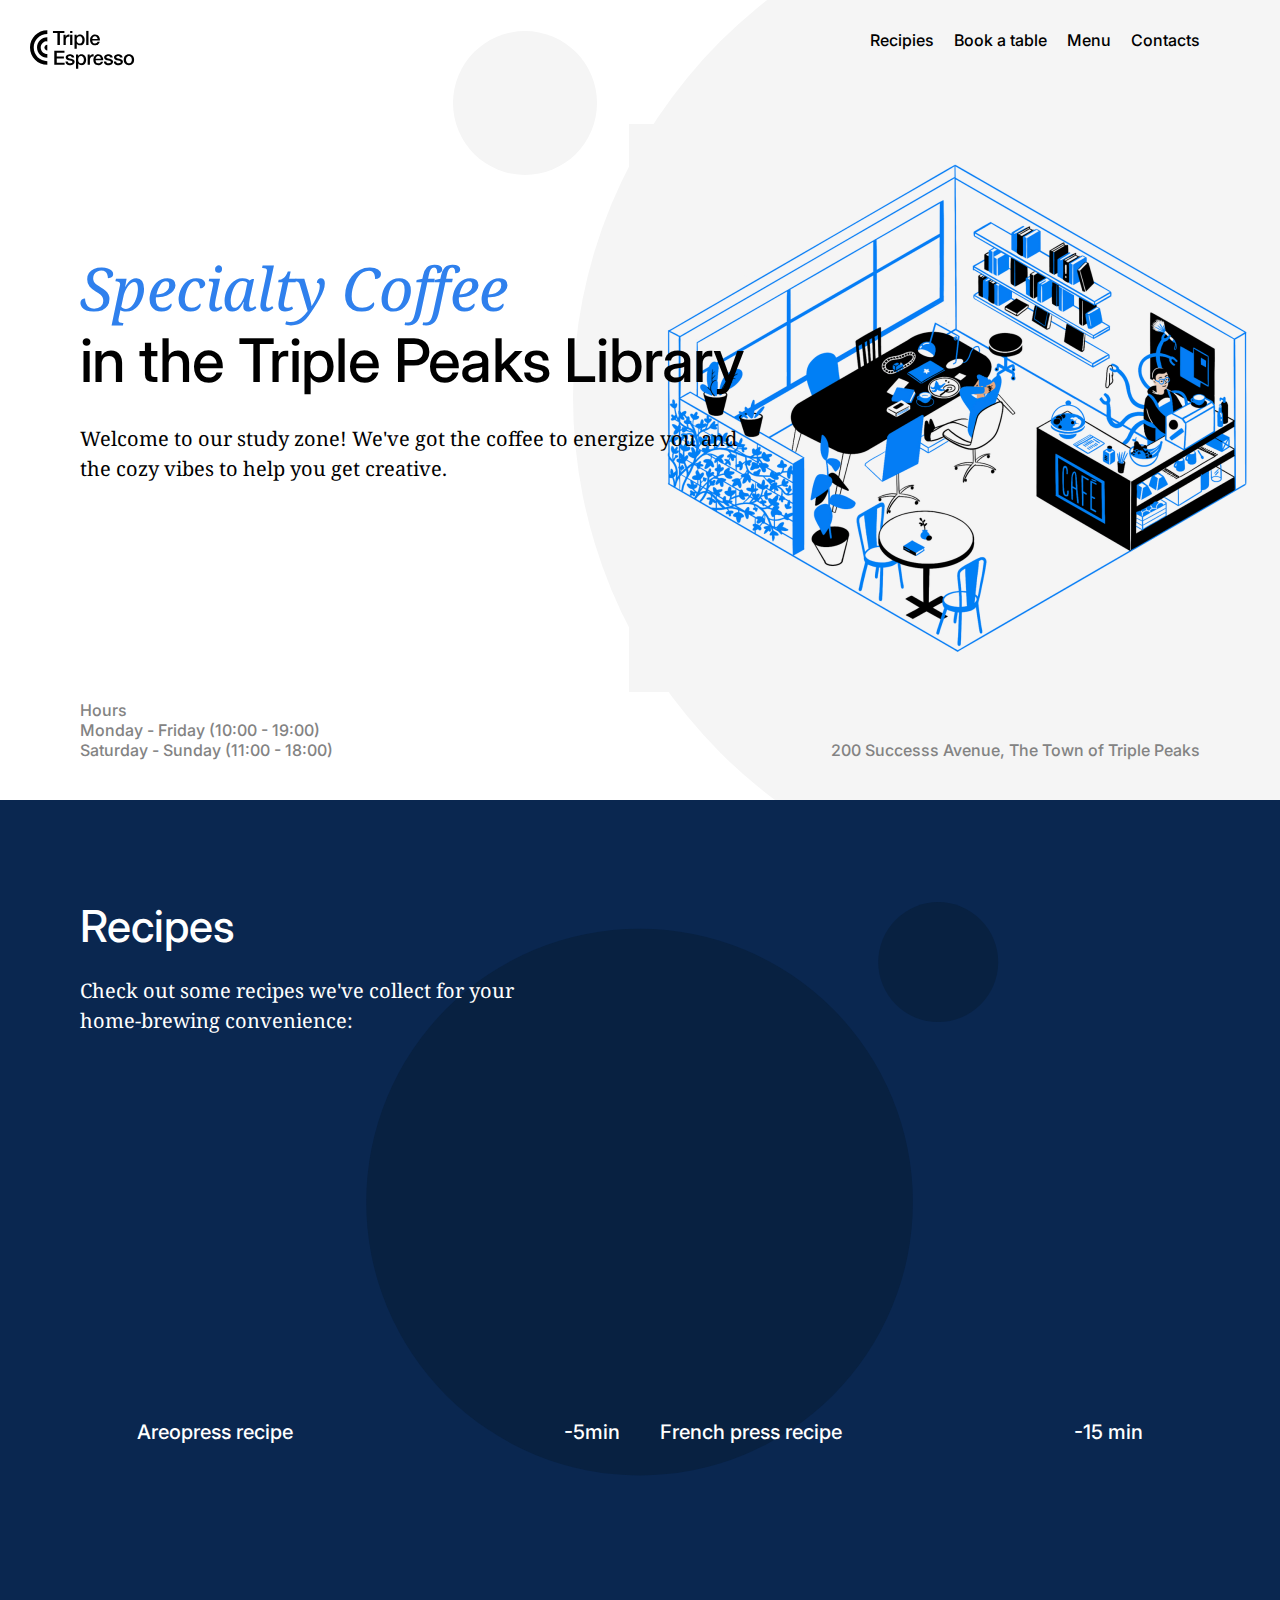
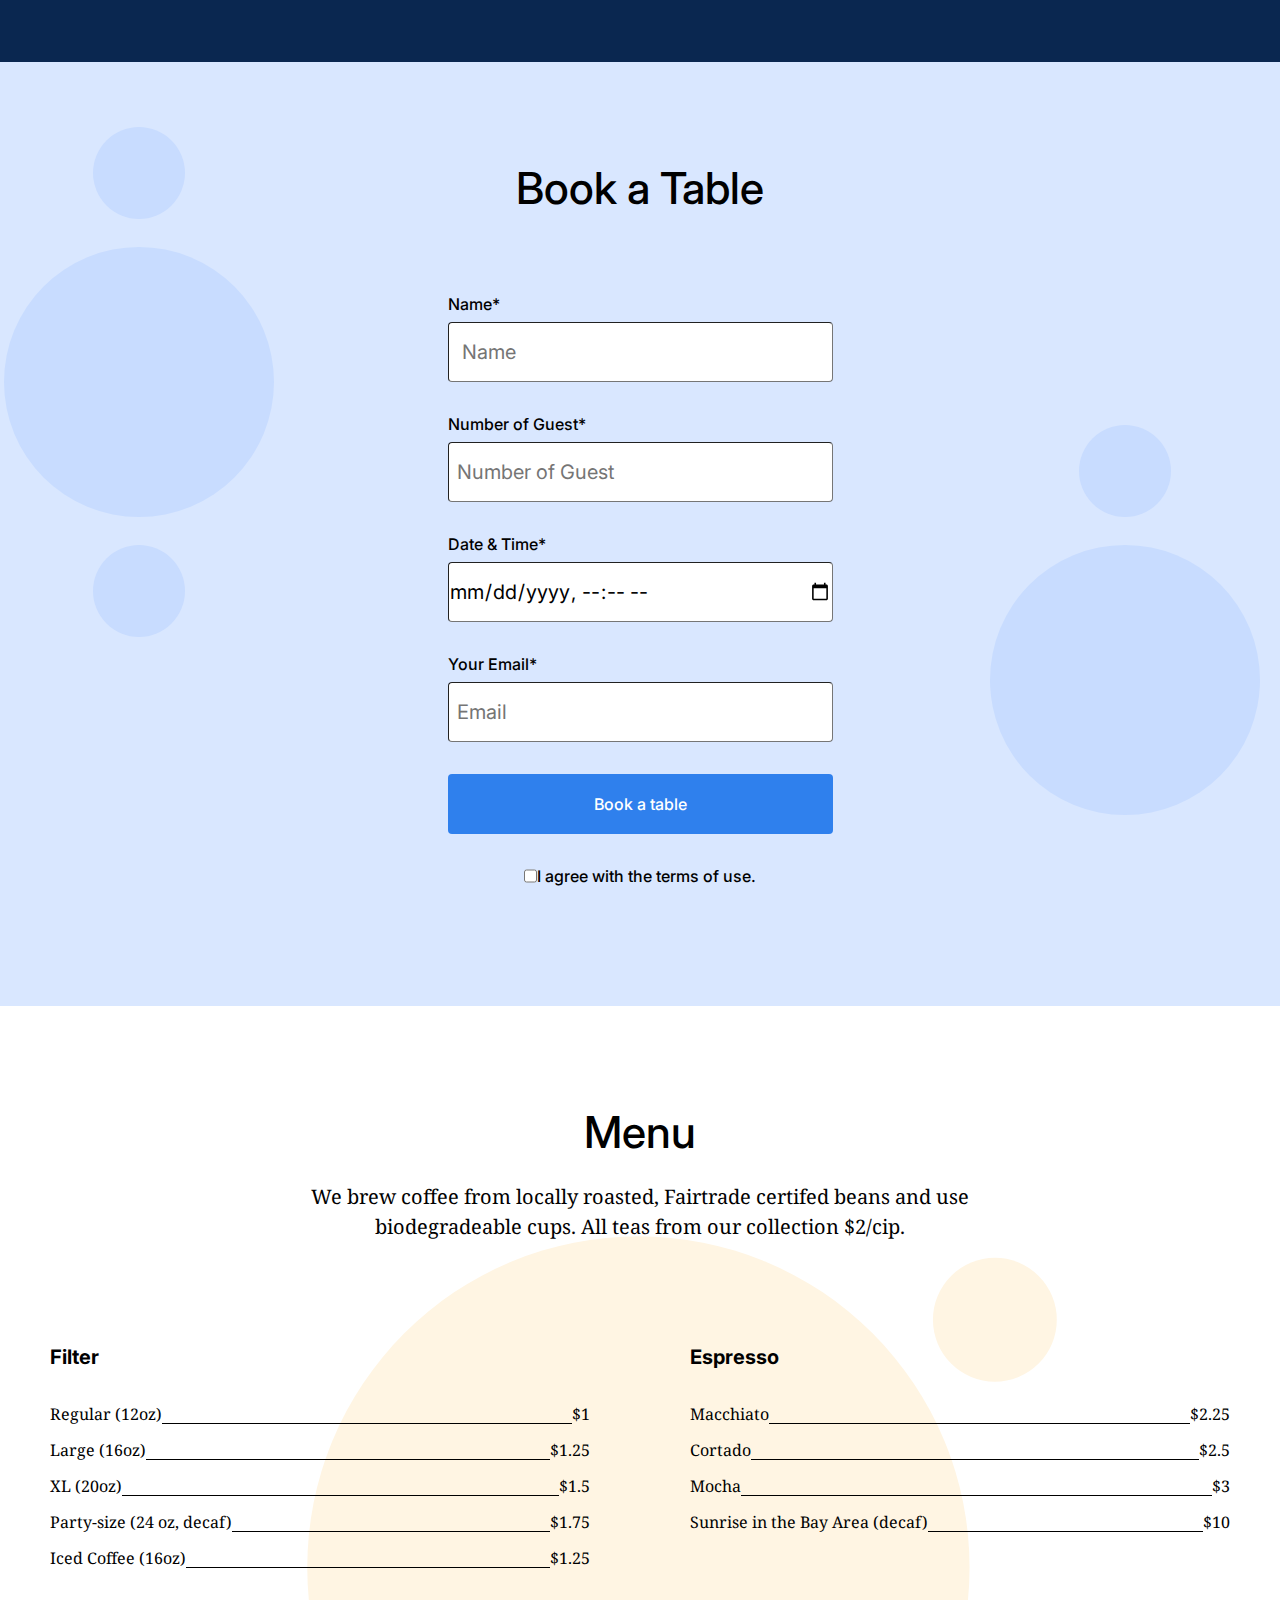
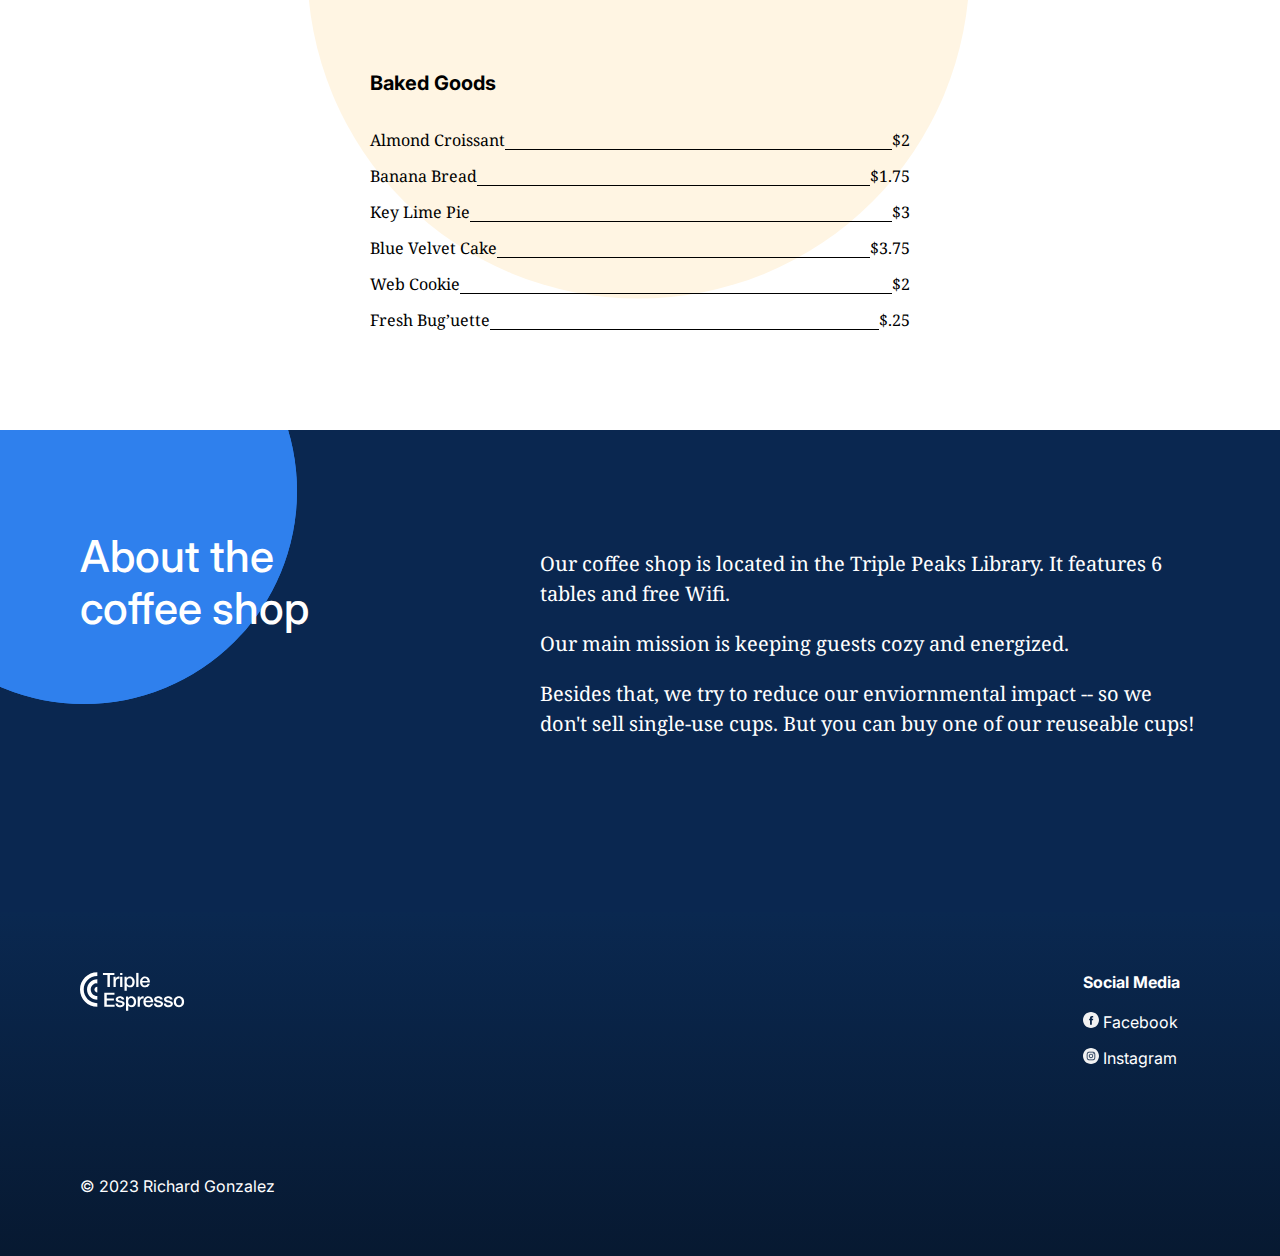
==== commit c6e2f185: "Update" ====
--- a/index.html
+++ b/index.html
@@ -134,7 +134,7 @@
               </label>
             </fieldset>
             <button class="form__button">Book a table</button>
-            <label class="form__label form__label_type_checkbox">
+            <label class="form__label" type="checkbox">
               <input type="checkbox" class="form__checkbox" />
               I agree with the terms of use.
             </label>
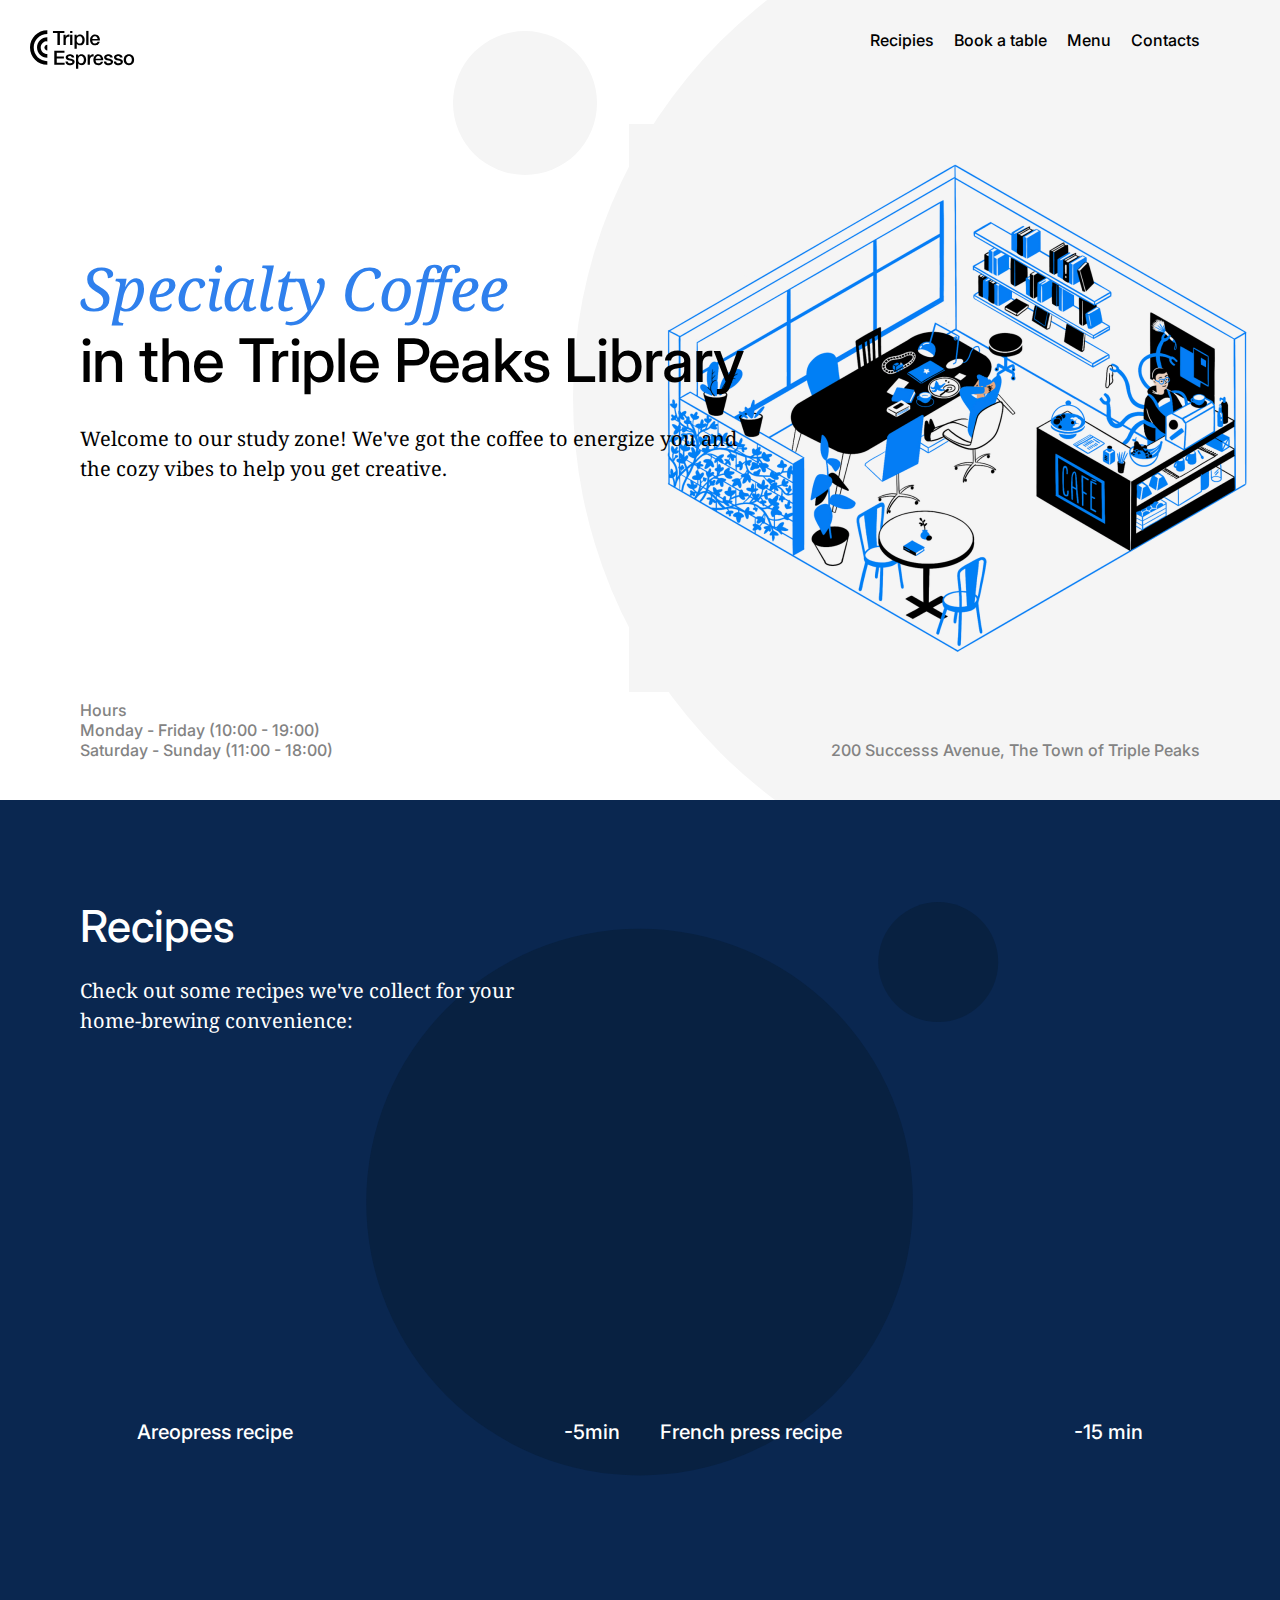
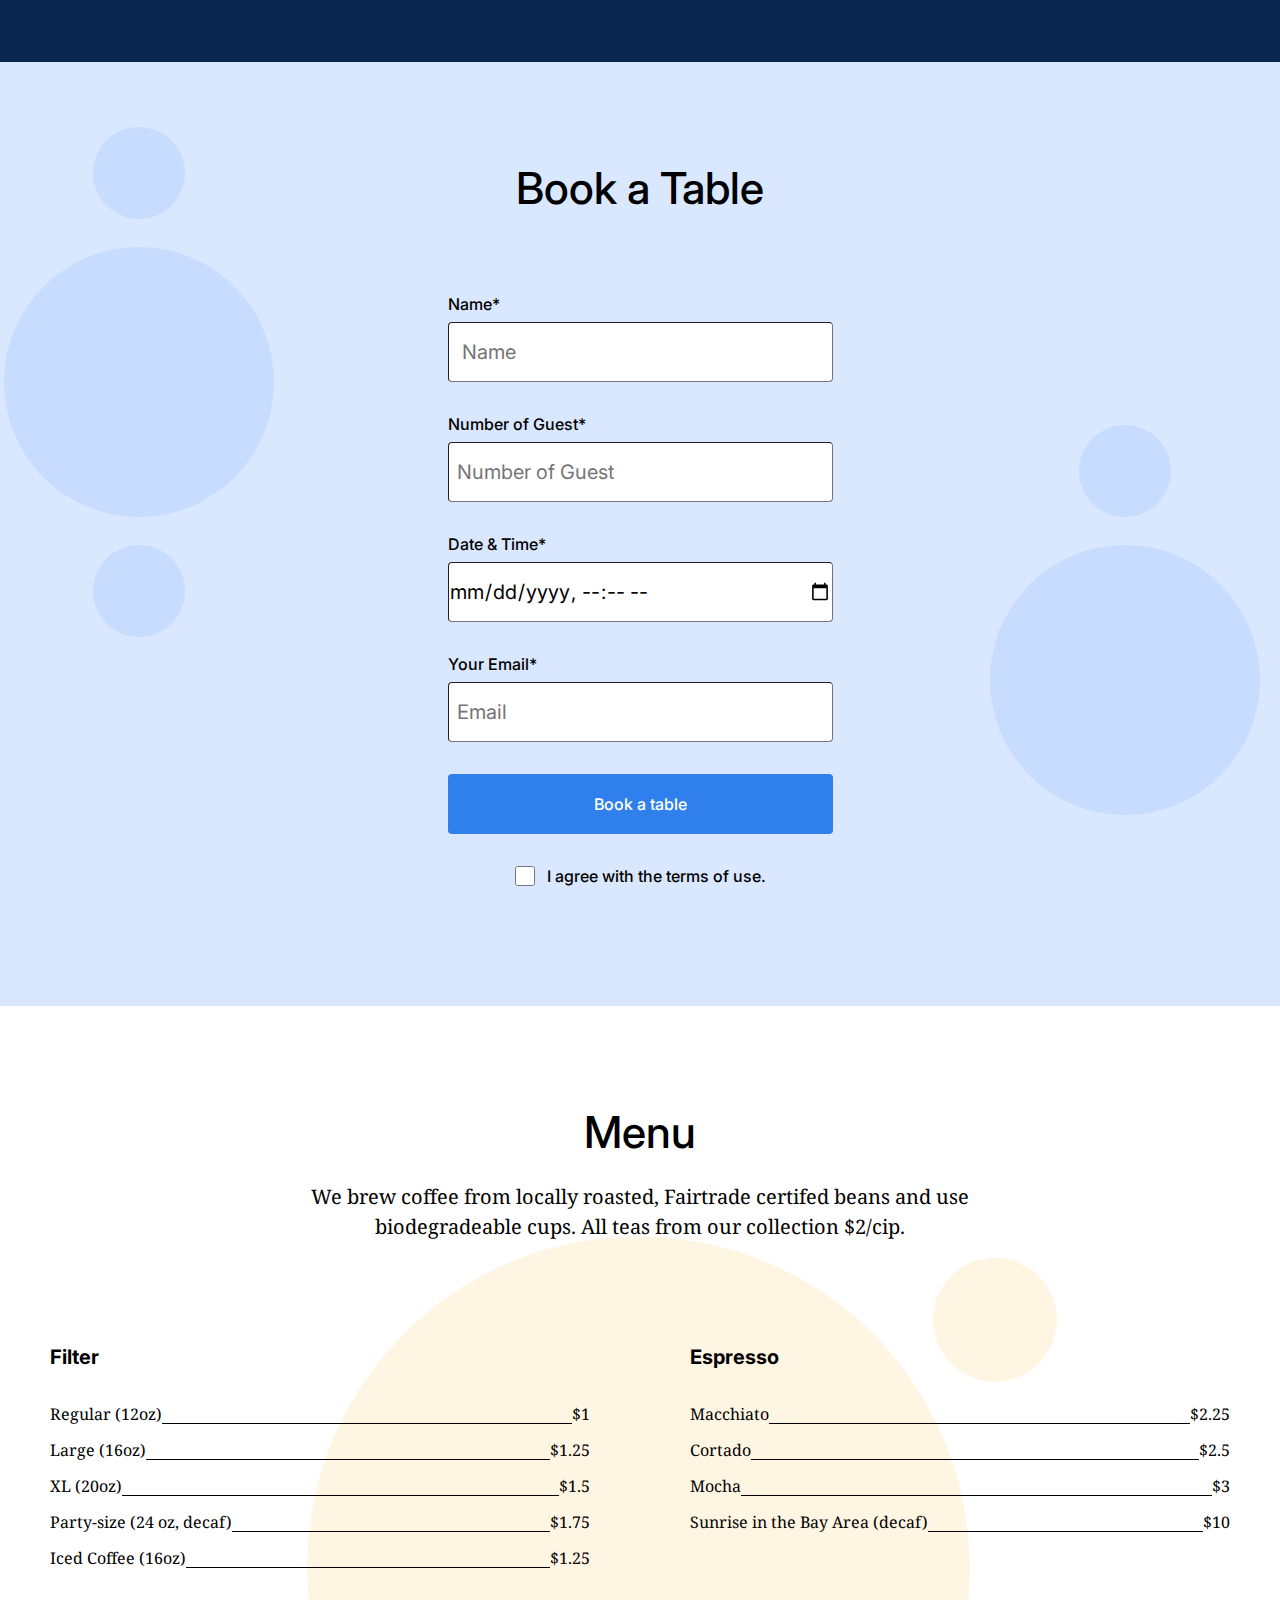
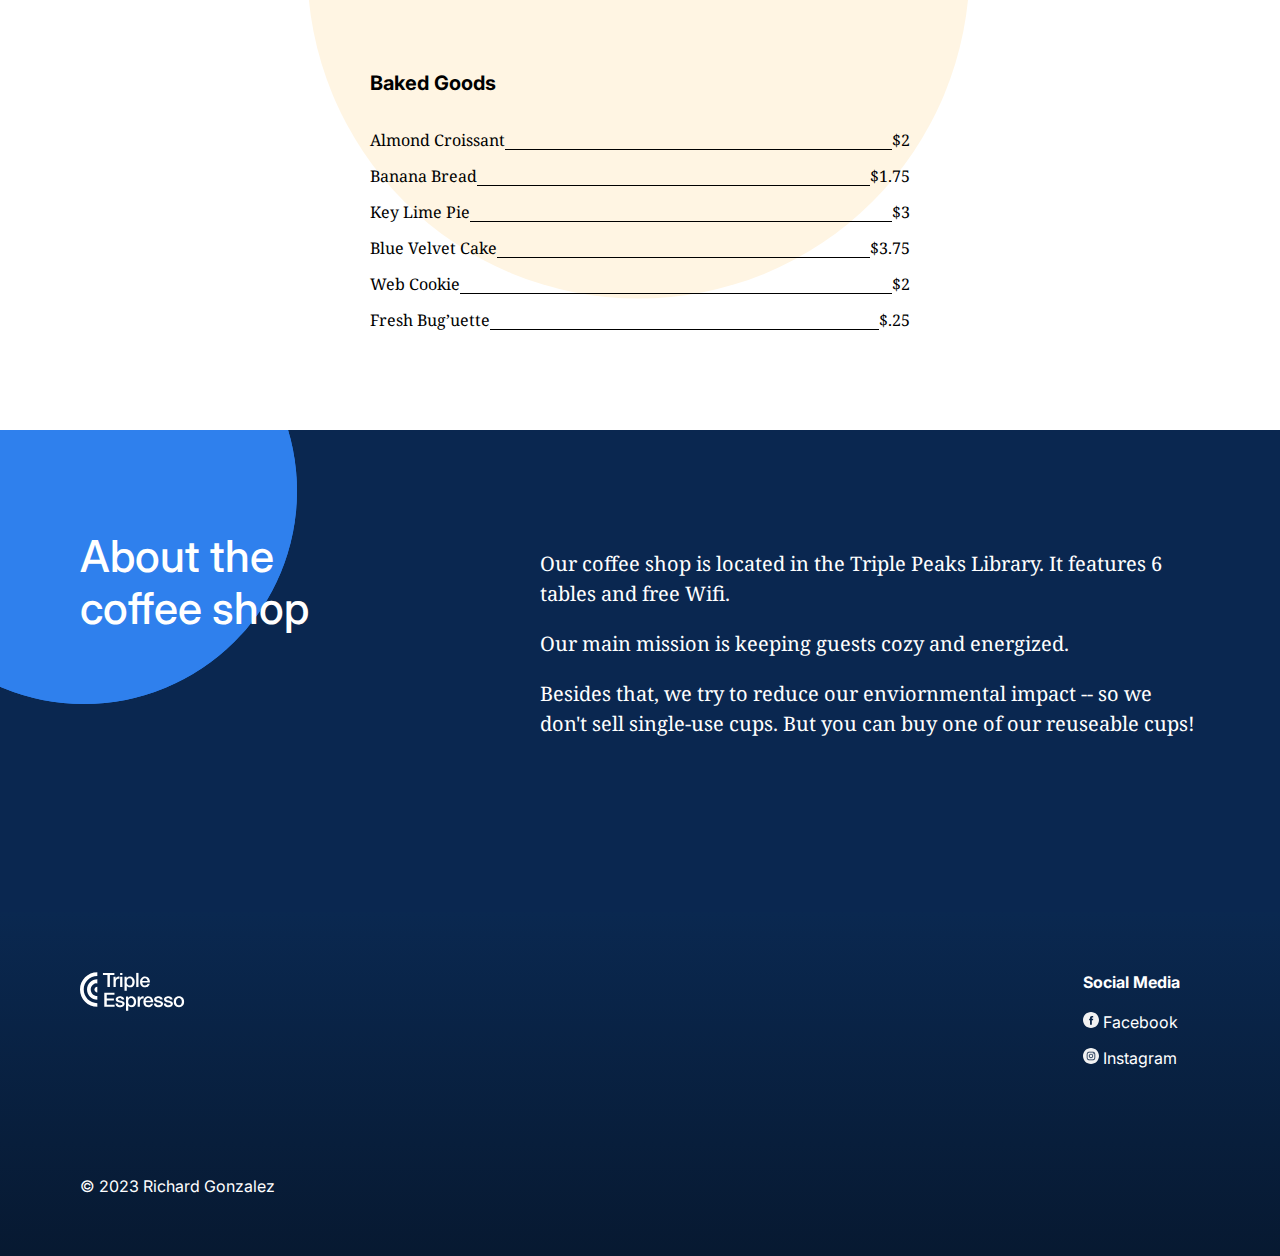
==== commit 408bc731: "Updates" ====
--- a/index.html
+++ b/index.html
@@ -134,7 +134,7 @@
               </label>
             </fieldset>
             <button class="form__button">Book a table</button>
-            <label class="form__label" type="checkbox">
+            <label class="form__label" for="checkbox">
               <input type="checkbox" class="form__checkbox" />
               I agree with the terms of use.
             </label>
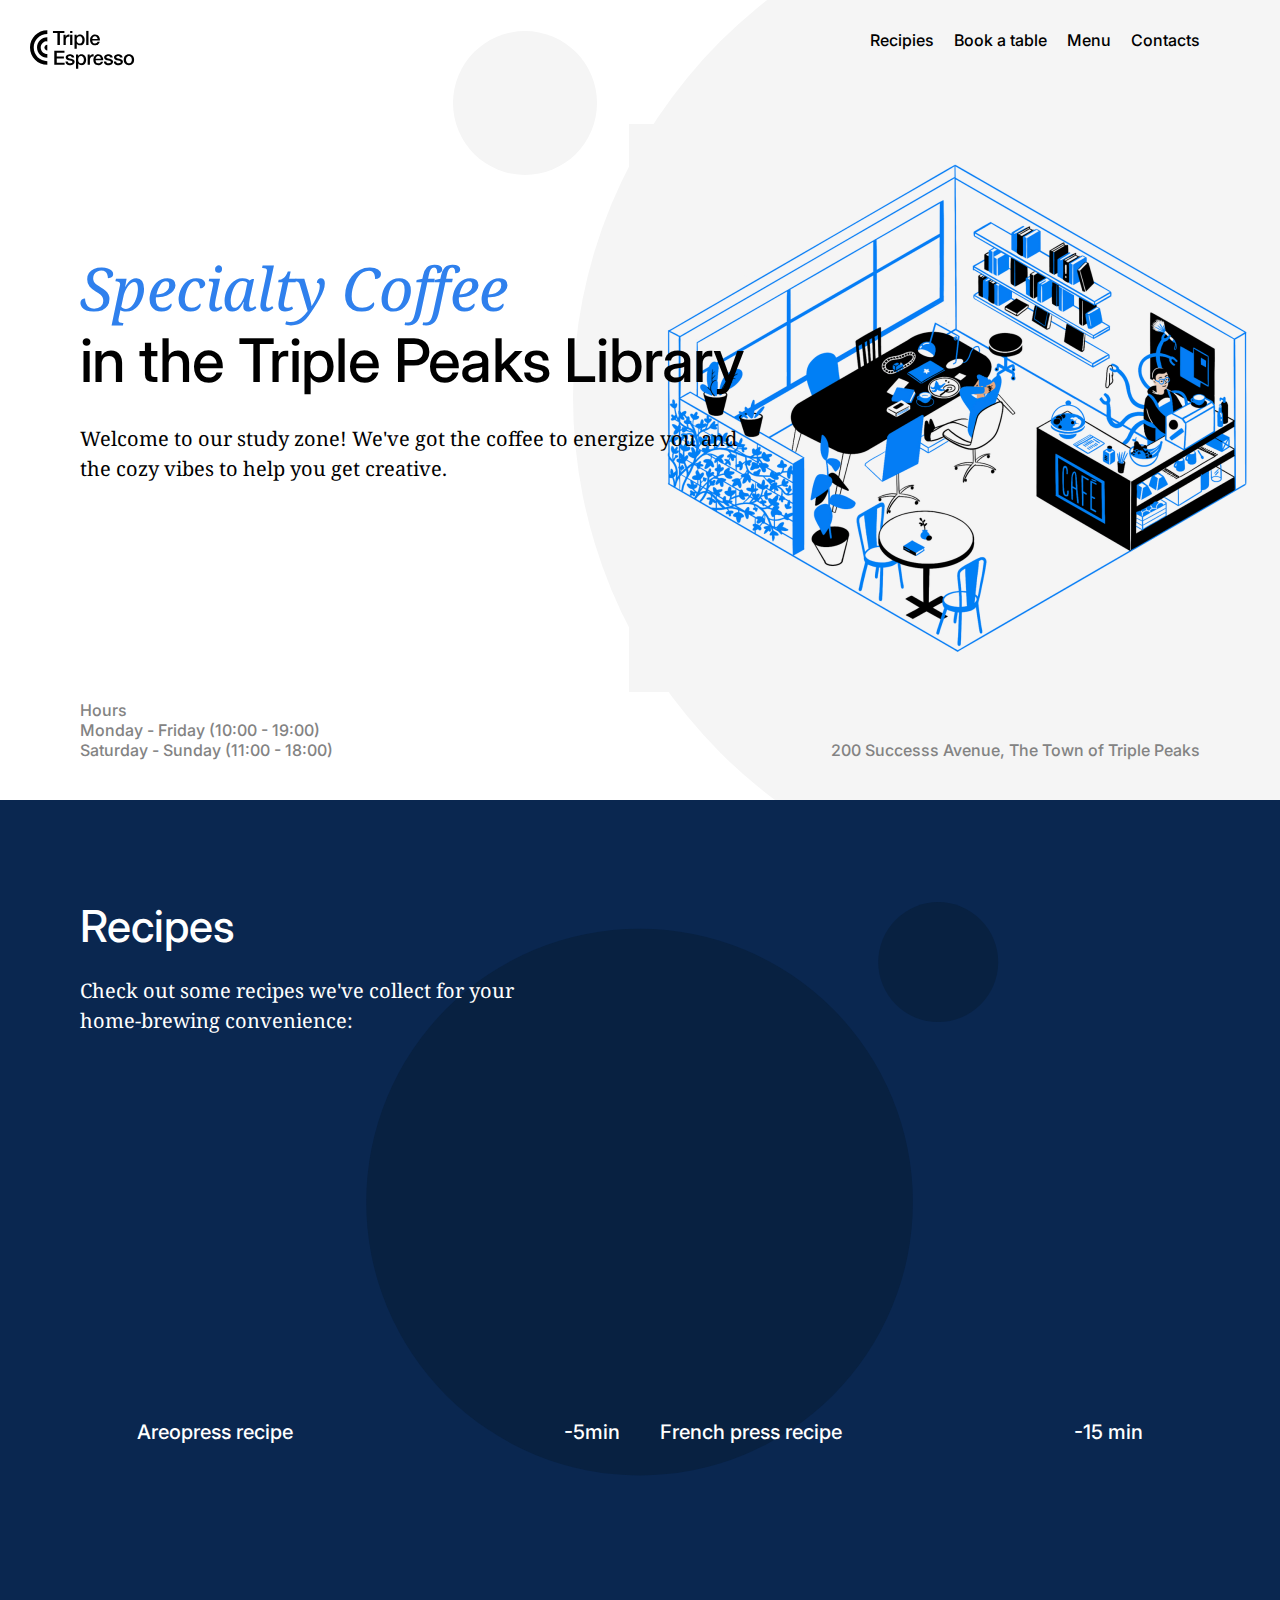
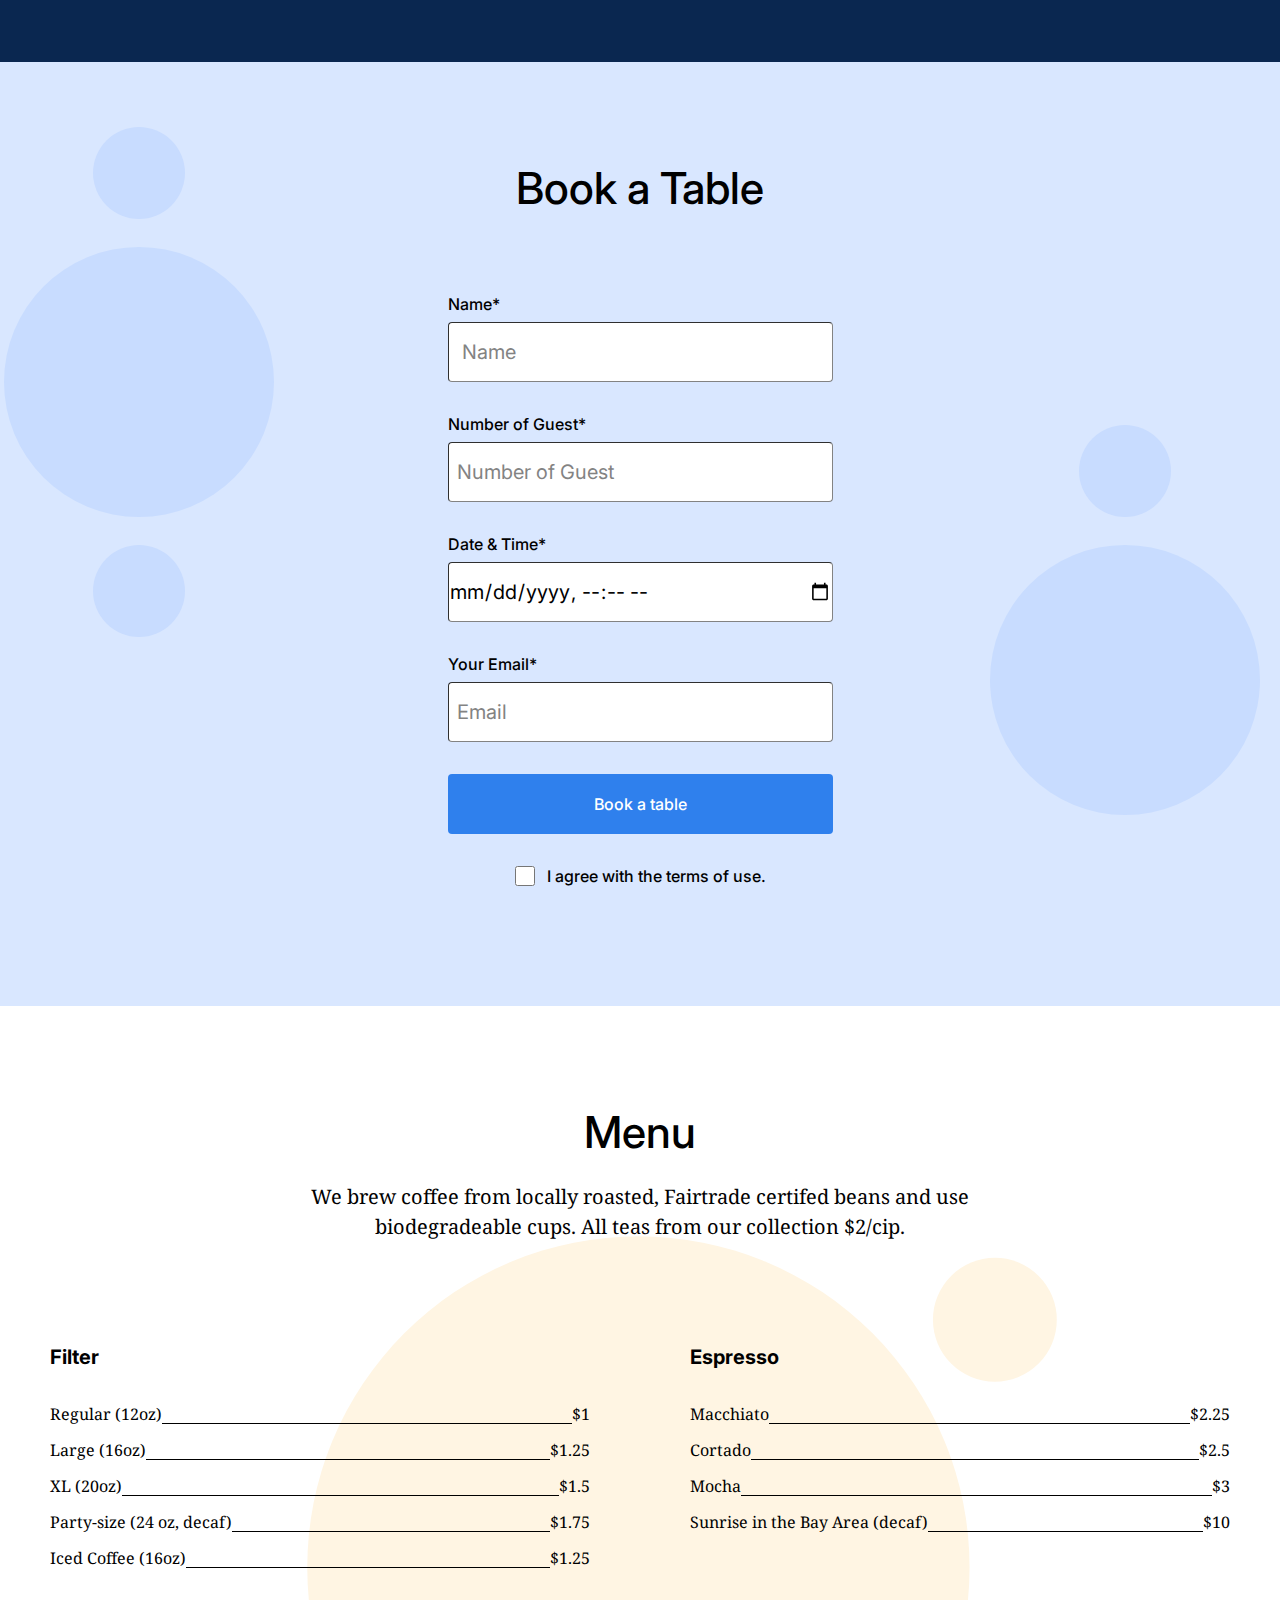
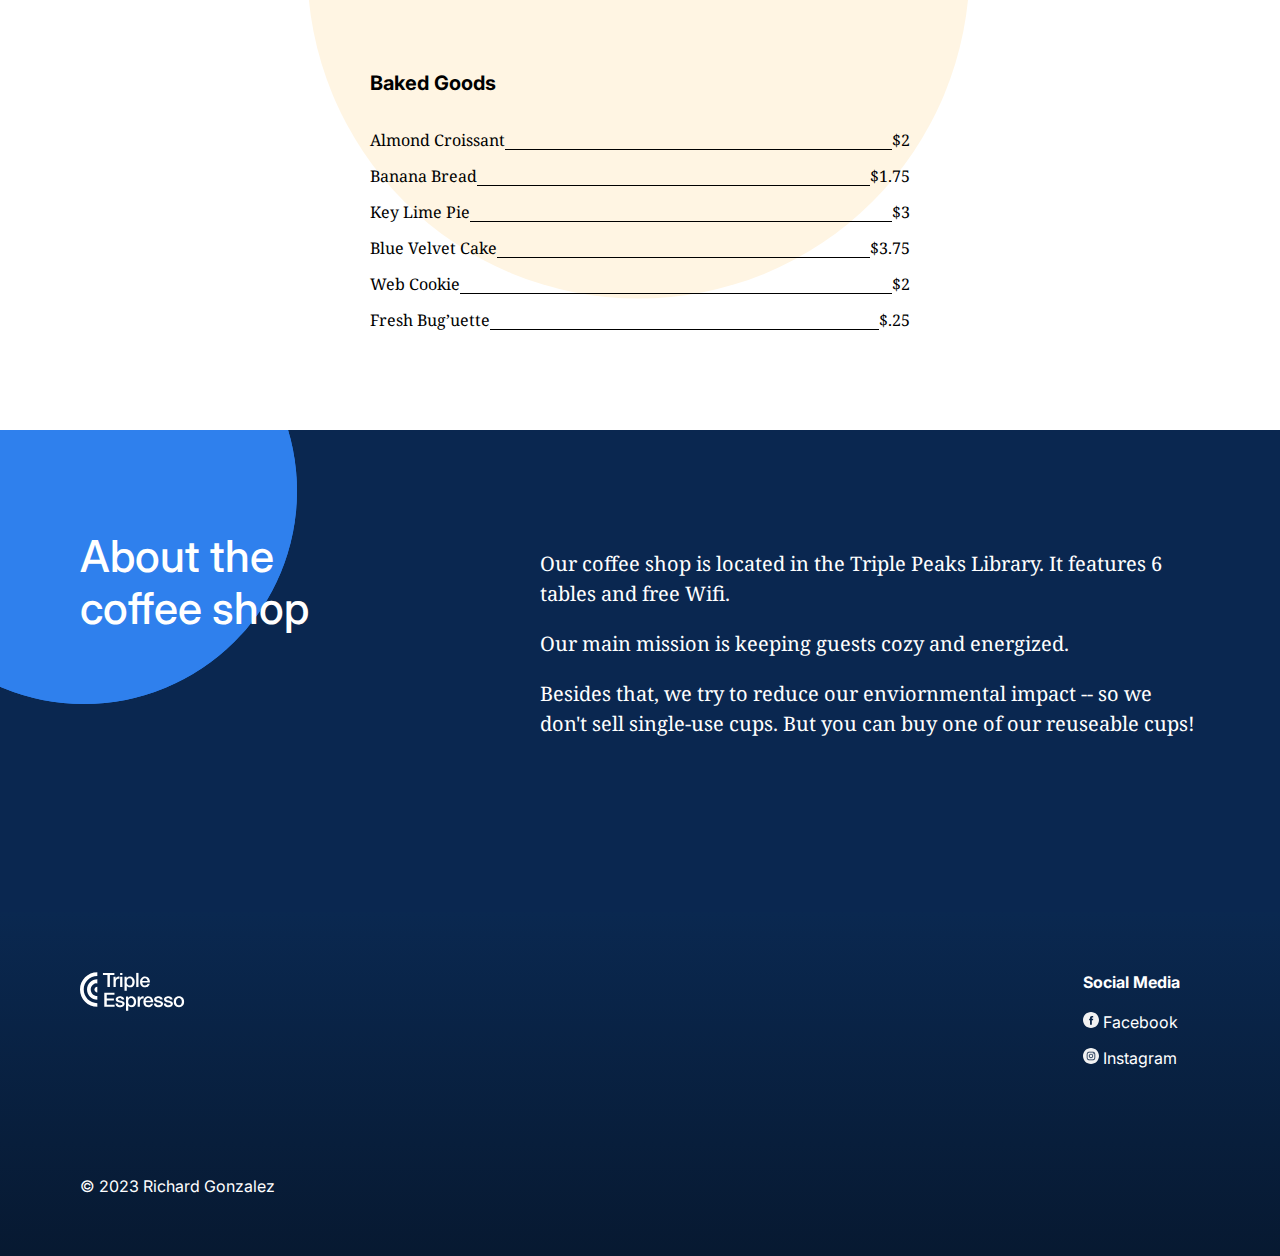
==== commit 741001e4: "Updates" ====
--- a/index.html
+++ b/index.html
@@ -134,8 +134,8 @@
               </label>
             </fieldset>
             <button class="form__button">Book a table</button>
-            <label class="form__label" for="checkbox">
-              <input type="checkbox" class="form__checkbox" />
+            <label class="form__label form__label_type_checkbox" for="checkbox">
+              <input type="checkbox" id="checkbox" class="form__checkbox" />
               I agree with the terms of use.
             </label>
           </form>
